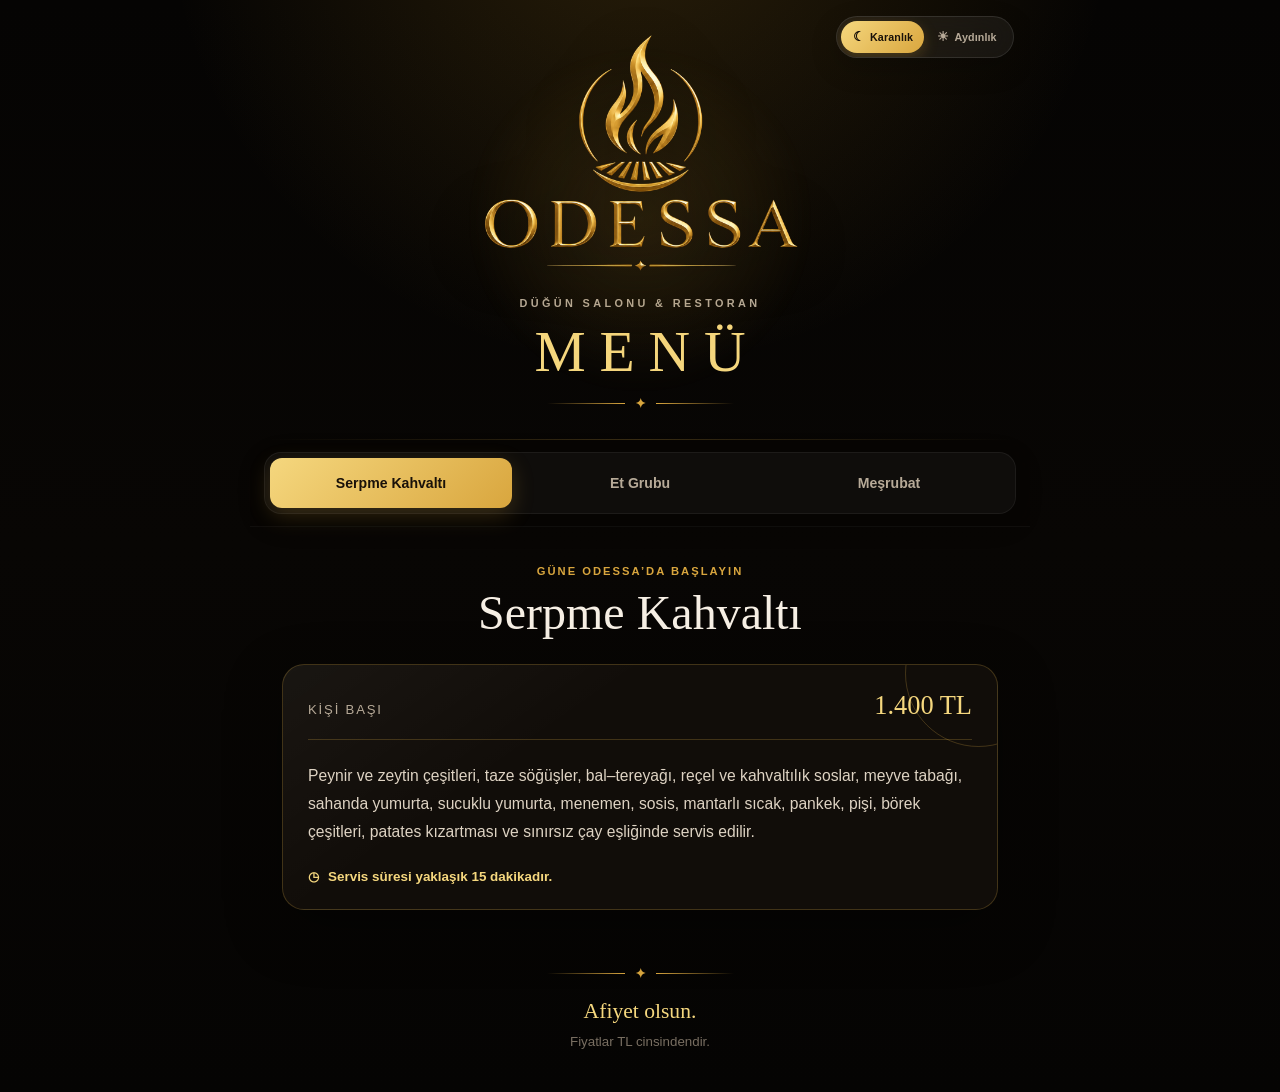
==== index.html @ db915e04 "Add files via upload" ====
<!doctype html>
<html lang="tr">
<head>
  <meta charset="utf-8" />
  <meta name="viewport" content="width=device-width, initial-scale=1, viewport-fit=cover" />
  <meta name="theme-color" content="#0a0806" />
  <meta name="description" content="Odessa Düğün Salonu & Restoran online menüsü" />
  <title>Odessa | Online Menü</title>
  <script>
    try {
      document.documentElement.dataset.theme = localStorage.getItem('odessa-theme') === 'light' ? 'light' : 'dark';
    } catch (error) {
      document.documentElement.dataset.theme = 'dark';
    }
  </script>
  <link rel="stylesheet" href="styles.css" />
</head>
<body>
  <div class="page-shell">
    <header class="hero">
      <button class="theme-toggle" type="button" role="switch" aria-checked="false" aria-label="Aydınlık moda geç">
        <span class="theme-toggle-thumb" aria-hidden="true"></span>
        <span class="theme-toggle-option theme-toggle-dark" aria-hidden="true"><b>☾</b>Karanlık</span>
        <span class="theme-toggle-option theme-toggle-light" aria-hidden="true"><b>☀</b>Aydınlık</span>
      </button>
      <div class="hero-glow" aria-hidden="true"></div>
      <img class="brand-logo" src="odessa-logo.png" alt="Odessa Düğün Salonu & Restoran" />
      <p class="eyebrow">DÜĞÜN SALONU &amp; RESTORAN</p>
      <h1>MENÜ</h1>
      <div class="ornament" aria-hidden="true"><span></span><b>✦</b><span></span></div>
    </header>

    <nav class="tabs-wrap" aria-label="Menü kategorileri">
      <div class="tabs" role="tablist">
        <button class="tab is-active" type="button" role="tab" aria-selected="true" aria-controls="panel-kahvalti" id="tab-kahvalti" data-category="kahvalti">
          Serpme Kahvaltı
        </button>
        <button class="tab" type="button" role="tab" aria-selected="false" aria-controls="panel-et" id="tab-et" data-category="et">
          Et Grubu
        </button>
        <button class="tab" type="button" role="tab" aria-selected="false" aria-controls="panel-mesrubat" id="tab-mesrubat" data-category="mesrubat">
          Meşrubat
        </button>
      </div>
    </nav>

    <main class="menu-area">
      <section class="menu-panel is-active" id="panel-kahvalti" role="tabpanel" aria-labelledby="tab-kahvalti" tabindex="0">
        <div class="section-heading">
          <p class="section-kicker">Güne Odessa’da başlayın</p>
          <h2>Serpme Kahvaltı</h2>
        </div>

        <article class="featured-card">
          <div class="featured-topline">
            <span>Kişi Başı</span>
            <strong>1.400 TL</strong>
          </div>
          <p>
            Peynir ve zeytin çeşitleri, taze söğüşler, bal–tereyağı, reçel ve kahvaltılık soslar,
            meyve tabağı, sahanda yumurta, sucuklu yumurta, menemen, sosis, mantarlı sıcak,
            pankek, pişi, börek çeşitleri, patates kızartması ve sınırsız çay eşliğinde servis edilir.
          </p>
          <div class="service-time">
            <span aria-hidden="true">◷</span>
            Servis süresi yaklaşık 15 dakikadır.
          </div>
        </article>
      </section>

      <section class="menu-panel" id="panel-et" role="tabpanel" aria-labelledby="tab-et" tabindex="0" hidden>
        <div class="section-heading">
          <p class="section-kicker">Izgaradan sıcak servis</p>
          <h2>Et Grubu</h2>
        </div>

        <article class="special-card">
          <div>
            <span class="badge">Odessa Özel</span>
            <h3>Kuzu–Dana Özel</h3>
            <p>Karışık ızgara tabağı; köfte, sucuk, kuzu şiş, tavuk kanat ve günün özel et çeşitleriyle servis edilir.</p>
          </div>
          <div class="special-price"><small>KG</small><strong>2.900 TL</strong></div>
        </article>

        <div class="price-table" aria-label="Et grubu fiyat listesi">
          <div class="price-row price-head">
            <span>Ürün</span><span>KG</span><span>Porsiyon</span>
          </div>
          <div class="price-row"><strong>Kuzu Pirzola</strong><span>2.900 TL</span><span>1.100 TL</span></div>
          <div class="price-row"><strong>Kuzu Külbastı</strong><span>2.500 TL</span><span>1.000 TL</span></div>
          <div class="price-row"><strong>Kuzu Lokum</strong><span>2.900 TL</span><span>1.200 TL</span></div>
          <div class="price-row"><strong>Kuzu Kaburga</strong><span>1.600 TL</span><span>—</span></div>
          <div class="price-row"><strong>Kuzu Şiş</strong><span>2.800 TL</span><span>1.100 TL</span></div>
          <div class="price-row"><strong>Dana Bonfile</strong><span>2.900 TL</span><span>1.100 TL</span></div>
          <div class="price-row"><strong>Dana Antrikot</strong><span>2.800 TL</span><span>1.100 TL</span></div>
          <div class="price-row"><strong>Dana Sucuk</strong><span>1.700 TL</span><span>600 TL</span></div>
          <div class="price-row"><strong>Kasap Köfte</strong><span>1.700 TL</span><span>600 TL</span></div>
          <div class="price-row"><strong>Tavuk Kanat</strong><span>1.100 TL</span><span>500 TL</span></div>
          <div class="price-row"><strong>Tavuk Sarma</strong><span>800 TL</span><span>—</span></div>
        </div>
      </section>

      <section class="menu-panel" id="panel-mesrubat" role="tabpanel" aria-labelledby="tab-mesrubat" tabindex="0" hidden>
        <div class="section-heading">
          <p class="section-kicker">Soğuk &amp; sıcak içecekler</p>
          <h2>Meşrubat</h2>
        </div>

        <div class="drink-grid">
          <article class="drink-card"><h3>Kutu Cola</h3><span>Fiyat sorunuz</span></article>
          <article class="drink-card"><h3>Cam Cola</h3><span>Fiyat sorunuz</span></article>
          <article class="drink-card"><h3>Kutu Fanta</h3><span>Fiyat sorunuz</span></article>
          <article class="drink-card"><h3>Cam Fanta</h3><span>Fiyat sorunuz</span></article>
          <article class="drink-card"><h3>Ayran</h3><strong>60 TL</strong></article>
          <article class="drink-card"><h3>Kahve</h3><strong>120 TL</strong></article>
          <article class="drink-card"><h3>Su</h3><strong>45 TL</strong></article>
          <article class="drink-card"><h3>Soda</h3><strong>60 TL</strong></article>
          <article class="drink-card"><h3>Çerez</h3><strong>200 TL</strong></article>
        </div>
      </section>
    </main>

    <footer>
      <div class="ornament" aria-hidden="true"><span></span><b>✦</b><span></span></div>
      <p>Afiyet olsun.</p>
      <small>Fiyatlar TL cinsindendir.</small>
    </footer>
  </div>

  <script src="script.js"></script>
</body>
</html>
---- styles.css ----
:root {
  color-scheme: dark;
  --bg: #080604;
  --surface: #110d09;
  --surface-2: #191109;
  --gold: #d9a63e;
  --gold-light: #f5d77e;
  --cream: #f6efe4;
  --muted: #b7aa98;
  --line: rgba(224, 177, 72, 0.23);
  --shadow: 0 18px 55px rgba(0, 0, 0, 0.34);
  --radius: 22px;
}

html[data-theme="light"] {
  color-scheme: light;
  --bg: #f3eadc;
  --surface: #fffaf2;
  --surface-2: #efe0ca;
  --gold: #a87318;
  --gold-light: #b97d18;
  --cream: #2d2118;
  --muted: #786653;
  --line: rgba(154, 103, 25, 0.27);
  --shadow: 0 18px 50px rgba(83, 55, 27, 0.13);
}

html[data-theme="light"] body {
  background:
    radial-gradient(circle at 50% -10%, rgba(207, 151, 37, 0.18), transparent 35%),
    linear-gradient(180deg, #fffaf2 0%, var(--bg) 50%, #f7efe4 100%);
}

html[data-theme="light"] .hero::after {
  background: linear-gradient(90deg, transparent, rgba(154, 103, 25, 0.24), transparent);
}

html[data-theme="light"] .hero-glow {
  background: radial-gradient(circle, rgba(219, 161, 49, 0.16), transparent 68%);
}

html[data-theme="light"] .brand-logo {
  filter: drop-shadow(0 14px 24px rgba(114, 73, 23, 0.15));
}

html[data-theme="light"] .tabs-wrap {
  background: rgba(248, 241, 231, 0.9);
  border-bottom-color: rgba(80, 53, 28, 0.08);
}

html[data-theme="light"] .tabs {
  background: rgba(97, 62, 27, 0.055);
  border-color: rgba(97, 62, 27, 0.1);
  box-shadow: 0 8px 25px rgba(83, 55, 27, 0.08);
}

html[data-theme="light"] .featured-card,
html[data-theme="light"] .special-card,
html[data-theme="light"] .price-table,
html[data-theme="light"] .drink-card {
  background:
    linear-gradient(145deg, rgba(255,255,255,.7), transparent 38%),
    var(--surface);
}

html[data-theme="light"] .featured-card > p { color: #4e4033; }
html[data-theme="light"] .price-row span { color: #5d4d3f; }
html[data-theme="light"] footer small { color: #8b7763; }


* { box-sizing: border-box; }
html { scroll-behavior: smooth; }
body {
  margin: 0;
  transition: color .28s ease, background .28s ease;
  min-width: 320px;
  color: var(--cream);
  background:
    radial-gradient(circle at 50% -10%, rgba(207, 151, 37, 0.18), transparent 35%),
    linear-gradient(180deg, #050403 0%, var(--bg) 50%, #050403 100%);
  font-family: -apple-system, BlinkMacSystemFont, "Segoe UI", Arial, sans-serif;
  -webkit-font-smoothing: antialiased;
}

button { font: inherit; }
.page-shell { width: min(100%, 780px); margin: 0 auto; min-height: 100vh; }

.theme-toggle {
  position: absolute;
  top: max(16px, env(safe-area-inset-top));
  right: 16px;
  z-index: 5;
  display: grid;
  grid-template-columns: repeat(2, 1fr);
  align-items: center;
  width: 178px;
  height: 42px;
  padding: 4px;
  overflow: hidden;
  color: var(--muted);
  background: rgba(255, 255, 255, 0.055);
  border: 1px solid rgba(255, 255, 255, 0.1);
  border-radius: 999px;
  box-shadow: 0 10px 28px rgba(0, 0, 0, 0.2);
  cursor: pointer;
  -webkit-tap-highlight-color: transparent;
  backdrop-filter: blur(15px);
  -webkit-backdrop-filter: blur(15px);
}
.theme-toggle-thumb {
  position: absolute;
  top: 4px;
  left: 4px;
  width: calc(50% - 5px);
  height: 32px;
  border-radius: 999px;
  background: linear-gradient(135deg, var(--gold-light), var(--gold));
  box-shadow: 0 5px 15px rgba(216, 164, 57, .24);
  transition: transform .28s cubic-bezier(.2,.8,.2,1);
}
.theme-toggle-option {
  position: relative;
  z-index: 1;
  display: flex;
  align-items: center;
  justify-content: center;
  gap: 5px;
  min-width: 0;
  font-size: .67rem;
  font-weight: 800;
  letter-spacing: .01em;
  transition: color .22s ease;
}
.theme-toggle-option b { font-size: .84rem; line-height: 1; }
.theme-toggle-dark { color: #191109; }
.theme-toggle:focus-visible { outline: 2px solid var(--gold-light); outline-offset: 3px; }
html[data-theme="light"] .theme-toggle {
  background: rgba(255, 250, 242, 0.72);
  border-color: rgba(102, 67, 29, 0.15);
  box-shadow: 0 10px 28px rgba(83, 55, 27, 0.1);
}
html[data-theme="light"] .theme-toggle-thumb { transform: translateX(calc(100% + 2px)); }
html[data-theme="light"] .theme-toggle-dark { color: var(--muted); }
html[data-theme="light"] .theme-toggle-light { color: #fffaf2; }

.hero {
  position: relative;
  display: grid;
  place-items: center;
  min-height: 390px;
  padding: 42px 22px 28px;
  overflow: hidden;
  text-align: center;
}
.hero::after {
  content: "";
  position: absolute;
  inset: auto 18px 0;
  height: 1px;
  background: linear-gradient(90deg, transparent, var(--line), transparent);
}
.hero-glow {
  position: absolute;
  width: 360px;
  height: 360px;
  border-radius: 50%;
  background: radial-gradient(circle, rgba(235, 180, 61, 0.13), transparent 68%);
  filter: blur(4px);
  pointer-events: none;
}
.brand-logo {
  position: relative;
  width: min(82vw, 430px);
  height: auto;
  margin: -42px auto -28px;
  filter: drop-shadow(0 15px 30px rgba(0, 0, 0, 0.45));
}
.eyebrow {
  margin: 0 0 8px;
  color: var(--muted);
  font-size: 0.68rem;
  font-weight: 700;
  letter-spacing: 0.31em;
}
h1, h2, h3, p { margin-top: 0; }
h1 {
  margin-bottom: 10px;
  color: var(--gold-light);
  font-family: Georgia, "Times New Roman", serif;
  font-size: clamp(2.2rem, 10vw, 3.6rem);
  font-weight: 400;
  letter-spacing: 0.24em;
  text-indent: 0.24em;
}
.ornament { display: flex; align-items: center; justify-content: center; gap: 10px; color: var(--gold); }
.ornament span { width: 78px; height: 1px; background: linear-gradient(90deg, transparent, var(--gold)); }
.ornament span:last-child { background: linear-gradient(90deg, var(--gold), transparent); }
.ornament b { font-size: 0.8rem; }

.tabs-wrap {
  position: sticky;
  top: 0;
  z-index: 20;
  padding: 12px 14px;
  background: rgba(8, 6, 4, 0.88);
  border-bottom: 1px solid rgba(255,255,255,0.04);
  backdrop-filter: blur(18px);
  -webkit-backdrop-filter: blur(18px);
}
.tabs {
  display: grid;
  grid-template-columns: repeat(3, minmax(0, 1fr));
  gap: 7px;
  padding: 5px;
  background: rgba(255, 255, 255, 0.035);
  border: 1px solid rgba(255,255,255,0.055);
  border-radius: 17px;
  box-shadow: 0 8px 28px rgba(0,0,0,0.18);
}
.tab {
  min-height: 50px;
  padding: 8px 6px;
  color: var(--muted);
  background: transparent;
  border: 0;
  border-radius: 12px;
  cursor: pointer;
  font-size: clamp(0.72rem, 3.2vw, 0.88rem);
  font-weight: 700;
  line-height: 1.15;
  transition: color .22s ease, background .22s ease, transform .22s ease;
}
.tab:active { transform: scale(.98); }
.tab:focus-visible { outline: 2px solid var(--gold-light); outline-offset: 2px; }
.tab.is-active {
  color: #191109;
  background: linear-gradient(135deg, var(--gold-light), var(--gold));
  box-shadow: 0 7px 22px rgba(216, 164, 57, .22);
}

.menu-area { padding: 38px 18px 24px; }
.menu-panel { animation: panel-in .34s ease both; }
@keyframes panel-in { from { opacity: 0; transform: translateY(9px); } to { opacity: 1; transform: translateY(0); } }
.section-heading { margin-bottom: 24px; text-align: center; }
.section-kicker {
  margin-bottom: 8px;
  color: var(--gold);
  font-size: 0.7rem;
  font-weight: 700;
  letter-spacing: .18em;
  text-transform: uppercase;
}
h2 {
  margin-bottom: 0;
  font-family: Georgia, "Times New Roman", serif;
  font-size: clamp(2rem, 8vw, 3rem);
  font-weight: 400;
}

.featured-card, .special-card, .price-table, .drink-card {
  border: 1px solid var(--line);
  background:
    linear-gradient(145deg, rgba(255,255,255,.035), transparent 35%),
    var(--surface);
  box-shadow: var(--shadow);
  transition: color .28s ease, background .28s ease, border-color .28s ease, box-shadow .28s ease;
}
.featured-card {
  position: relative;
  overflow: hidden;
  padding: 25px;
  border-radius: var(--radius);
}
.featured-card::before {
  content: "";
  position: absolute;
  top: -65px;
  right: -55px;
  width: 145px;
  height: 145px;
  border-radius: 50%;
  border: 1px solid rgba(224, 177, 72, .24);
}
.featured-topline { display: flex; align-items: baseline; justify-content: space-between; gap: 15px; margin-bottom: 22px; padding-bottom: 18px; border-bottom: 1px solid var(--line); }
.featured-topline span { color: var(--muted); font-size: .82rem; text-transform: uppercase; letter-spacing: .14em; }
.featured-topline strong { color: var(--gold-light); font-family: Georgia, serif; font-size: 1.65rem; font-weight: 500; white-space: nowrap; }
.featured-card > p { margin-bottom: 23px; color: #ded3c3; font-size: .98rem; line-height: 1.78; }
.service-time { display: flex; align-items: center; gap: 9px; color: var(--gold-light); font-size: .84rem; font-weight: 600; }

.special-card {
  display: grid;
  grid-template-columns: 1fr auto;
  gap: 18px;
  align-items: end;
  margin-bottom: 14px;
  padding: 22px;
  border-radius: var(--radius);
}
.badge { display: inline-flex; margin-bottom: 9px; padding: 6px 9px; color: #170f07; background: var(--gold); border-radius: 99px; font-size: .65rem; font-weight: 800; letter-spacing: .1em; text-transform: uppercase; }
.special-card h3 { margin-bottom: 8px; font-family: Georgia, serif; font-size: 1.45rem; font-weight: 400; }
.special-card p { margin-bottom: 0; color: var(--muted); font-size: .86rem; line-height: 1.55; }
.special-price { display: grid; gap: 4px; text-align: right; }
.special-price small { color: var(--muted); font-size: .65rem; letter-spacing: .12em; }
.special-price strong { color: var(--gold-light); font-family: Georgia, serif; font-size: 1.22rem; white-space: nowrap; }

.price-table { overflow: hidden; border-radius: var(--radius); }
.price-row {
  display: grid;
  grid-template-columns: minmax(0, 1.2fr) .75fr .78fr;
  gap: 8px;
  align-items: center;
  min-height: 58px;
  padding: 10px 15px;
  border-top: 1px solid rgba(224, 177, 72, .12);
  font-size: .82rem;
}
.price-row:first-child { border-top: 0; }
.price-row > :nth-child(n+2) { text-align: right; white-space: nowrap; }
.price-row strong { font-size: .9rem; }
.price-row span { color: #d8ccbb; }
.price-head { min-height: 45px; color: var(--gold-light); background: var(--surface-2); font-size: .68rem; font-weight: 800; letter-spacing: .08em; text-transform: uppercase; }
.price-head span { color: var(--gold-light); }

.drink-grid { display: grid; grid-template-columns: repeat(2, minmax(0, 1fr)); gap: 11px; }
.drink-card {
  min-height: 114px;
  padding: 18px;
  border-radius: 18px;
}
.drink-card h3 { margin-bottom: 17px; font-size: .98rem; }
.drink-card strong { color: var(--gold-light); font-family: Georgia, serif; font-size: 1.22rem; font-weight: 500; }
.drink-card span { color: var(--muted); font-size: .77rem; }

footer { padding: 32px 18px calc(42px + env(safe-area-inset-bottom)); text-align: center; }
footer .ornament { margin-bottom: 18px; }
footer p { margin-bottom: 8px; color: var(--gold-light); font-family: Georgia, serif; font-size: 1.35rem; }
footer small { color: #786e61; }

@media (min-width: 620px) {
  .hero { min-height: 440px; }
  .menu-area { padding-inline: 32px; }
  .drink-grid { grid-template-columns: repeat(3, minmax(0, 1fr)); }
  .price-row { padding-inline: 22px; font-size: .9rem; }
}

@media (max-width: 370px) {
  .tab { font-size: .68rem; }
  .price-row { grid-template-columns: minmax(0, 1.15fr) .7fr .74fr; padding-inline: 10px; font-size: .74rem; }
  .price-row strong { font-size: .8rem; }
  .special-card { grid-template-columns: 1fr; }
  .special-price { text-align: left; }
}

@media (prefers-reduced-motion: reduce) {
  *, *::before, *::after { scroll-behavior: auto !important; animation-duration: .01ms !important; animation-iteration-count: 1 !important; transition-duration: .01ms !important; }
}
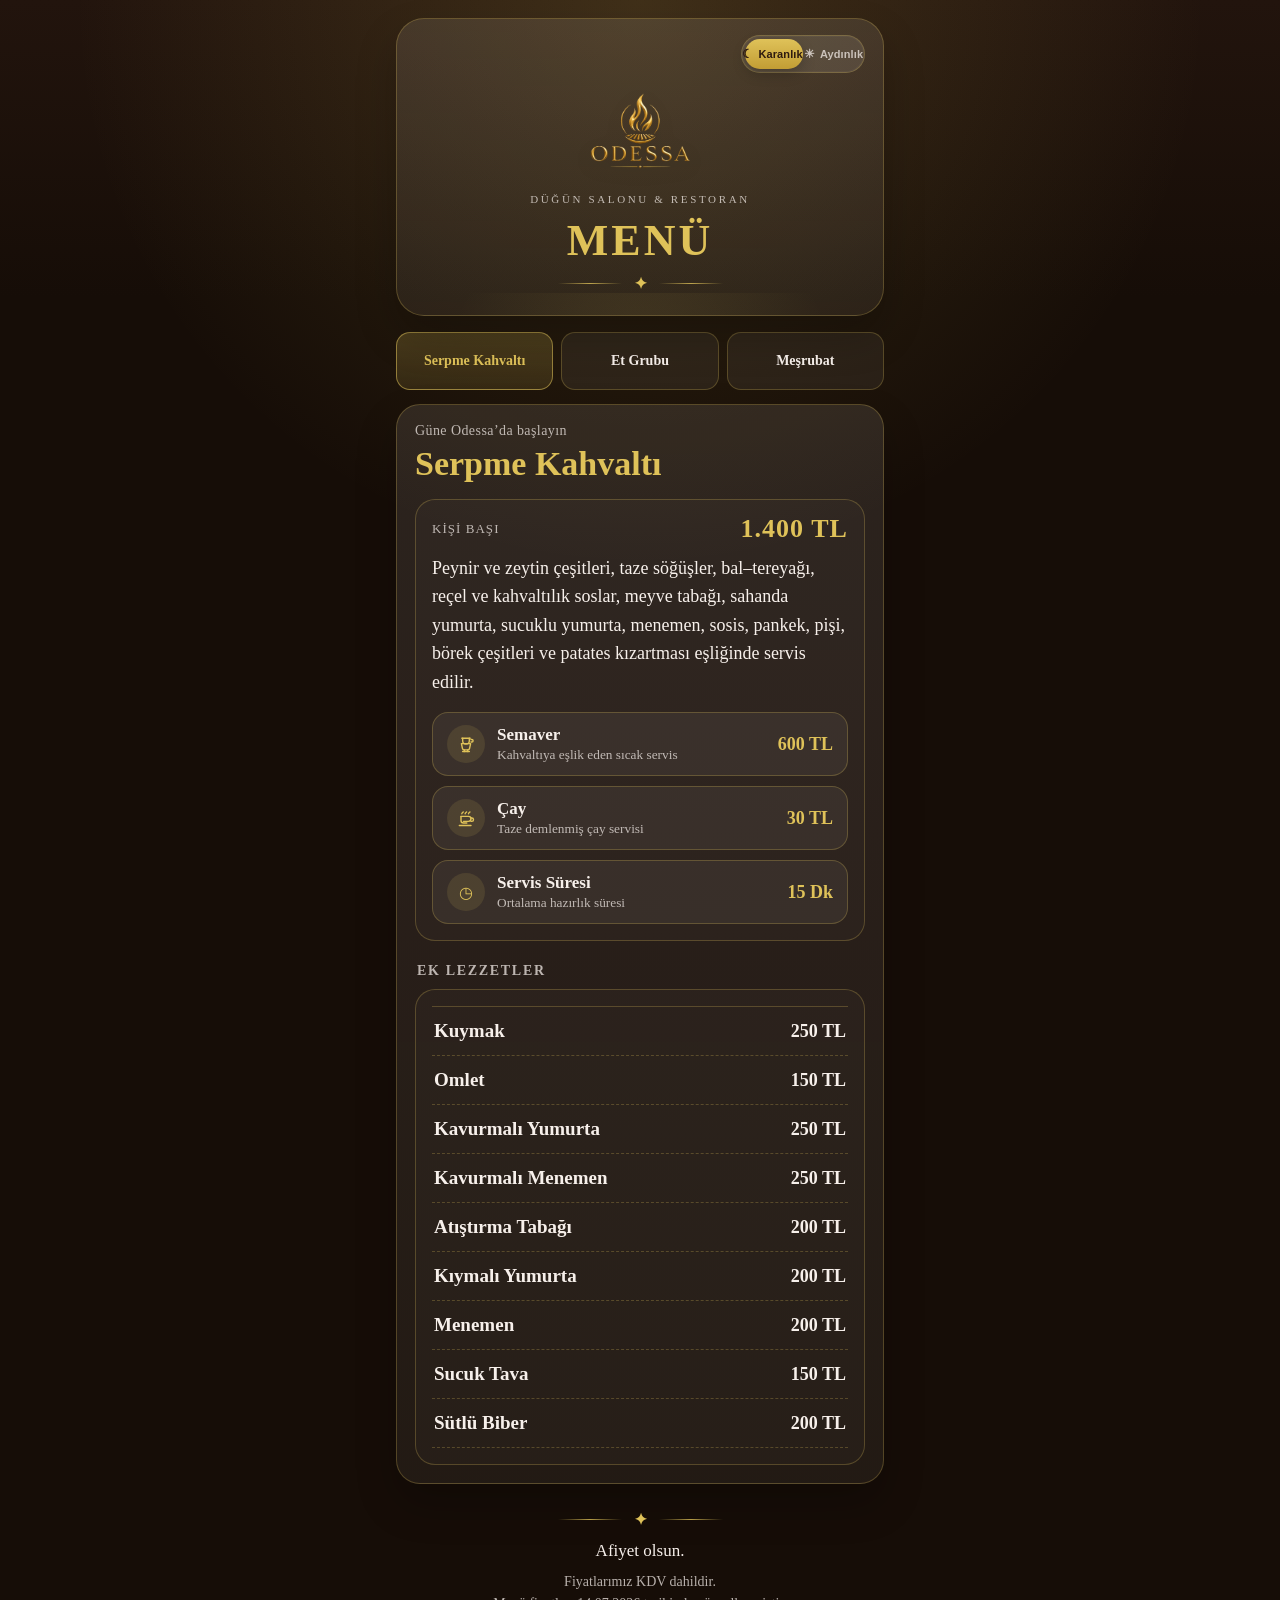
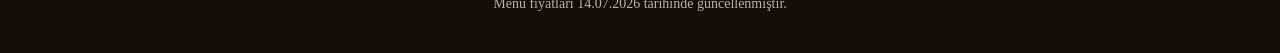
==== commit 15bce5e6: "Add files via upload" ====
--- a/index.html
+++ b/index.html
@@ -1,11 +1,431 @@
 <!doctype html>
-<html lang="tr">
+<html lang="tr" data-theme="dark">
 <head>
   <meta charset="utf-8" />
   <meta name="viewport" content="width=device-width, initial-scale=1, viewport-fit=cover" />
-  <meta name="theme-color" content="#0a0806" />
+  <meta name="theme-color" content="#160d07" />
   <meta name="description" content="Odessa Düğün Salonu & Restoran online menüsü" />
   <title>Odessa | Online Menü</title>
+  <style>
+    :root {
+      --bej: #f7f0eb;
+      --brown: #3c2415;
+      --gold: #dfc259;
+      --bg: #160d07;
+      --bg-soft: #22140d;
+      --panel: rgba(247, 240, 235, 0.06);
+      --panel-strong: rgba(247, 240, 235, 0.1);
+      --text: #f7f0eb;
+      --text-soft: rgba(247, 240, 235, 0.72);
+      --line: rgba(223, 194, 89, 0.26);
+      --shadow: 0 20px 40px rgba(0,0,0,.22);
+      --toggle-track: rgba(247, 240, 235, 0.1);
+    }
+
+    html[data-theme="light"] {
+      --bg: var(--bej);
+      --bg-soft: #fffaf6;
+      --panel: rgba(60, 36, 21, 0.05);
+      --panel-strong: rgba(60, 36, 21, 0.08);
+      --text: var(--brown);
+      --text-soft: rgba(60, 36, 21, 0.72);
+      --line: rgba(60, 36, 21, 0.12);
+      --shadow: 0 16px 36px rgba(60, 36, 21, .08);
+      --toggle-track: rgba(60, 36, 21, 0.1);
+    }
+
+    * { box-sizing: border-box; }
+    html, body { margin: 0; padding: 0; }
+    body {
+      font-family: Georgia, "Times New Roman", serif;
+      background:
+        radial-gradient(circle at top center, rgba(223,194,89,.16), transparent 32%),
+        linear-gradient(180deg, var(--bg-soft) 0%, var(--bg) 18%, var(--bg) 100%);
+      color: var(--text);
+      min-height: 100vh;
+      -webkit-font-smoothing: antialiased;
+      text-rendering: optimizeLegibility;
+    }
+
+    .page-shell {
+      width: min(100%, 520px);
+      margin: 0 auto;
+      padding: 18px 16px 28px;
+    }
+
+    .hero {
+      position: relative;
+      padding: 16px 18px 22px;
+      border: 1px solid var(--line);
+      background: linear-gradient(180deg, var(--panel-strong), var(--panel));
+      border-radius: 28px;
+      overflow: hidden;
+      box-shadow: var(--shadow);
+      text-align: center;
+    }
+
+    .hero::before {
+      content: "";
+      position: absolute;
+      inset: auto -10% -60% -10%;
+      height: 200px;
+      background: radial-gradient(circle, rgba(223,194,89,.13), transparent 65%);
+      pointer-events: none;
+    }
+
+    .topbar {
+      display: flex;
+      justify-content: flex-end;
+      margin-bottom: 10px;
+      position: relative;
+      z-index: 2;
+    }
+
+    .theme-toggle {
+      position: relative;
+      width: 124px;
+      height: 38px;
+      border: 1px solid var(--line);
+      border-radius: 999px;
+      background: var(--toggle-track);
+      box-shadow: inset 0 0 0 1px rgba(255,255,255,.03);
+      padding: 0;
+      cursor: pointer;
+      display: flex;
+      align-items: center;
+      justify-content: space-between;
+      color: var(--text);
+      transition: background .25s ease, border-color .25s ease;
+    }
+
+    .theme-toggle-option {
+      position: relative;
+      z-index: 2;
+      width: 50%;
+      display: flex;
+      align-items: center;
+      justify-content: center;
+      gap: 5px;
+      font-size: 11px;
+      font-weight: 700;
+      letter-spacing: .01em;
+      color: var(--text-soft);
+      user-select: none;
+    }
+
+    .theme-toggle-option b { font-size: 12px; }
+
+    .theme-toggle-thumb {
+      position: absolute;
+      top: 3px;
+      left: 3px;
+      width: calc(50% - 3px);
+      height: 30px;
+      border-radius: 999px;
+      background: linear-gradient(180deg, var(--gold), #c29d34);
+      box-shadow: 0 5px 14px rgba(0,0,0,.2);
+      transition: transform .25s ease;
+    }
+
+    html[data-theme="light"] .theme-toggle-thumb {
+      transform: translateX(58px);
+    }
+
+    html[data-theme="dark"] .theme-toggle-dark,
+    html[data-theme="light"] .theme-toggle-light {
+      color: #2d1a0f;
+    }
+
+    .brand-logo {
+      width: 136px;
+      max-width: 55%;
+      height: auto;
+      display: block;
+      margin: 0 auto 8px;
+      position: relative;
+      z-index: 1;
+      filter: drop-shadow(0 6px 10px rgba(0,0,0,.12));
+    }
+
+    .eyebrow {
+      margin: 0;
+      font-size: 11px;
+      letter-spacing: .24em;
+      color: var(--text-soft);
+    }
+
+    h1 {
+      margin: 10px 0 8px;
+      font-size: clamp(30px, 8vw, 44px);
+      color: var(--gold);
+      letter-spacing: .07em;
+    }
+
+    .ornament {
+      display: flex;
+      align-items: center;
+      justify-content: center;
+      gap: 12px;
+      color: var(--gold);
+      margin-top: 4px;
+    }
+
+    .ornament span {
+      display: block;
+      width: 64px;
+      height: 1px;
+      background: linear-gradient(90deg, transparent, var(--gold), transparent);
+      opacity: .8;
+    }
+
+    .tabs-wrap { margin: 16px 0 14px; }
+    .tabs {
+      display: grid;
+      grid-template-columns: repeat(3, minmax(0, 1fr));
+      gap: 8px;
+    }
+
+    .tab {
+      border: 1px solid var(--line);
+      border-radius: 14px;
+      padding: 12px 10px;
+      background: var(--panel);
+      color: var(--text);
+      font: inherit;
+      font-size: 14px;
+      font-weight: 700;
+      line-height: 1.2;
+      min-height: 58px;
+      cursor: pointer;
+      transition: transform .2s ease, background .2s ease, border-color .2s ease;
+    }
+
+    .tab.is-active {
+      background: linear-gradient(180deg, rgba(223,194,89,.22), rgba(223,194,89,.12));
+      border-color: rgba(223,194,89,.55);
+      color: var(--gold);
+    }
+
+    html[data-theme="light"] .tab.is-active { color: var(--brown); }
+
+    .menu-panel {
+      display: none;
+      border: 1px solid var(--line);
+      border-radius: 24px;
+      padding: 18px;
+      background: linear-gradient(180deg, var(--panel-strong), var(--panel));
+      box-shadow: var(--shadow);
+    }
+
+    .menu-panel.is-active { display: block; }
+
+    .section-heading { margin-bottom: 16px; }
+    .section-kicker {
+      margin: 0 0 6px;
+      color: var(--text-soft);
+      font-size: 14px;
+      letter-spacing: .03em;
+    }
+    .section-heading h2 {
+      margin: 0;
+      font-size: 34px;
+      color: var(--gold);
+    }
+
+    html[data-theme="light"] .section-heading h2 { color: var(--brown); }
+
+    .featured-card,
+    .special-card,
+    .list-card {
+      border: 1px solid var(--line);
+      border-radius: 20px;
+      padding: 16px;
+      background: rgba(255,255,255,.02);
+    }
+
+    .featured-topline {
+      display: flex;
+      justify-content: space-between;
+      align-items: center;
+      gap: 12px;
+      margin-bottom: 12px;
+      font-size: 13px;
+      color: var(--text-soft);
+      text-transform: uppercase;
+      letter-spacing: .08em;
+    }
+
+    .featured-topline strong,
+    .special-price strong {
+      color: var(--gold);
+      font-size: 26px;
+      line-height: 1;
+      white-space: nowrap;
+    }
+
+    html[data-theme="light"] .featured-topline strong,
+    html[data-theme="light"] .special-price strong { color: var(--brown); }
+
+    .featured-card p,
+    .special-card p {
+      margin: 0;
+      line-height: 1.58;
+      font-size: 18px;
+      color: var(--text);
+    }
+
+    .meta-pills {
+      display: grid;
+      gap: 10px;
+      margin-top: 16px;
+    }
+
+    .meta-pill {
+      display: flex;
+      align-items: center;
+      justify-content: space-between;
+      gap: 12px;
+      padding: 12px 14px;
+      border-radius: 16px;
+      background: var(--panel);
+      border: 1px solid var(--line);
+    }
+
+    .meta-pill-left {
+      display: flex;
+      align-items: center;
+      gap: 12px;
+      min-width: 0;
+    }
+
+    .icon-wrap {
+      width: 38px;
+      height: 38px;
+      border-radius: 50%;
+      display: grid;
+      place-items: center;
+      background: rgba(223,194,89,.12);
+      color: var(--gold);
+      flex: 0 0 auto;
+    }
+
+    html[data-theme="light"] .icon-wrap { color: var(--brown); background: rgba(223,194,89,.18); }
+
+    .icon-wrap svg { width: 20px; height: 20px; }
+    .meta-pill h3 { margin: 0; font-size: 17px; color: var(--text); }
+    .meta-pill small { color: var(--text-soft); display:block; margin-top: 2px; }
+    .meta-pill strong { color: var(--gold); font-size: 18px; white-space: nowrap; }
+    html[data-theme="light"] .meta-pill strong { color: var(--brown); }
+
+    .subsection-title {
+      margin: 22px 2px 10px;
+      color: var(--text-soft);
+      font-size: 14px;
+      text-transform: uppercase;
+      letter-spacing: .12em;
+    }
+
+    .special-card {
+      display: flex;
+      align-items: flex-start;
+      justify-content: space-between;
+      gap: 14px;
+      margin-bottom: 14px;
+    }
+
+    .badge {
+      display: inline-flex;
+      align-items: center;
+      gap: 6px;
+      padding: 6px 10px;
+      border-radius: 999px;
+      border: 1px solid rgba(223,194,89,.35);
+      background: rgba(223,194,89,.10);
+      color: var(--gold);
+      font-size: 12px;
+      font-weight: 700;
+      letter-spacing: .03em;
+      margin-bottom: 10px;
+    }
+
+    html[data-theme="light"] .badge { color: var(--brown); }
+
+    .special-card h3 { margin: 0 0 8px; font-size: 26px; color: var(--text); }
+    .special-price { text-align: right; flex: 0 0 auto; }
+    .special-price small { display: block; color: var(--text-soft); font-size: 12px; letter-spacing: .08em; margin-bottom: 4px; }
+
+    .price-table,
+    .drink-list,
+    .extra-list {
+      width: 100%;
+      border-top: 1px solid var(--line);
+    }
+
+    .price-row,
+    .drink-row,
+    .extra-row {
+      display: grid;
+      grid-template-columns: minmax(0, 1.55fr) minmax(78px, .7fr) minmax(82px, .75fr);
+      gap: 10px;
+      padding: 13px 2px;
+      border-bottom: 1px dashed var(--line);
+      align-items: center;
+      font-size: 18px;
+    }
+
+    .extra-row,
+    .drink-row {
+      grid-template-columns: minmax(0, 1fr) auto;
+    }
+
+    .price-head {
+      color: var(--text-soft);
+      font-size: 12px;
+      text-transform: uppercase;
+      letter-spacing: .12em;
+      border-bottom-style: solid;
+      padding-top: 0;
+    }
+
+    .price-row strong,
+    .drink-row strong,
+    .extra-row strong {
+      font-size: 19px;
+      color: var(--text);
+    }
+
+    .price-row span:nth-child(2),
+    .price-row span:nth-child(3),
+    .drink-row span:last-child,
+    .extra-row span:last-child {
+      text-align: right;
+      font-weight: 700;
+      color: var(--text);
+    }
+
+    .drink-list .subsection-title { margin-top: 0; }
+
+    footer {
+      text-align: center;
+      padding: 22px 14px 10px;
+      color: var(--text-soft);
+    }
+
+    footer p { margin: 12px 0 10px; font-size: 17px; color: var(--text); }
+    footer small { display: block; line-height: 1.55; font-size: 14px; }
+
+    @media (max-width: 380px) {
+      .page-shell { padding-inline: 12px; }
+      .hero, .menu-panel { border-radius: 22px; }
+      .theme-toggle { width: 114px; height: 36px; }
+      html[data-theme="light"] .theme-toggle-thumb { transform: translateX(53px); }
+      .theme-toggle-option { font-size: 10px; }
+      .section-heading h2 { font-size: 30px; }
+      .featured-card p, .special-card p, .price-row, .drink-row, .extra-row { font-size: 16px; }
+      .special-card { flex-direction: column; }
+      .special-price { text-align: left; }
+    }
+  </style>
   <script>
     try {
       document.documentElement.dataset.theme = localStorage.getItem('odessa-theme') === 'light' ? 'light' : 'dark';
@@ -13,18 +433,18 @@
       document.documentElement.dataset.theme = 'dark';
     }
   </script>
-  <link rel="stylesheet" href="styles.css" />
 </head>
 <body>
   <div class="page-shell">
     <header class="hero">
-      <button class="theme-toggle" type="button" role="switch" aria-checked="false" aria-label="Aydınlık moda geç">
-        <span class="theme-toggle-thumb" aria-hidden="true"></span>
-        <span class="theme-toggle-option theme-toggle-dark" aria-hidden="true"><b>☾</b>Karanlık</span>
-        <span class="theme-toggle-option theme-toggle-light" aria-hidden="true"><b>☀</b>Aydınlık</span>
-      </button>
-      <div class="hero-glow" aria-hidden="true"></div>
-      <img class="brand-logo" src="odessa-logo.png" alt="Odessa Düğün Salonu & Restoran" />
+      <div class="topbar">
+        <button class="theme-toggle" type="button" role="switch" aria-checked="false" aria-label="Aydınlık moda geç">
+          <span class="theme-toggle-thumb" aria-hidden="true"></span>
+          <span class="theme-toggle-option theme-toggle-dark" aria-hidden="true"><b>☾</b>Karanlık</span>
+          <span class="theme-toggle-option theme-toggle-light" aria-hidden="true"><b>☀</b>Aydınlık</span>
+        </button>
+      </div>
+      <img class="brand-logo" src="[data-uri]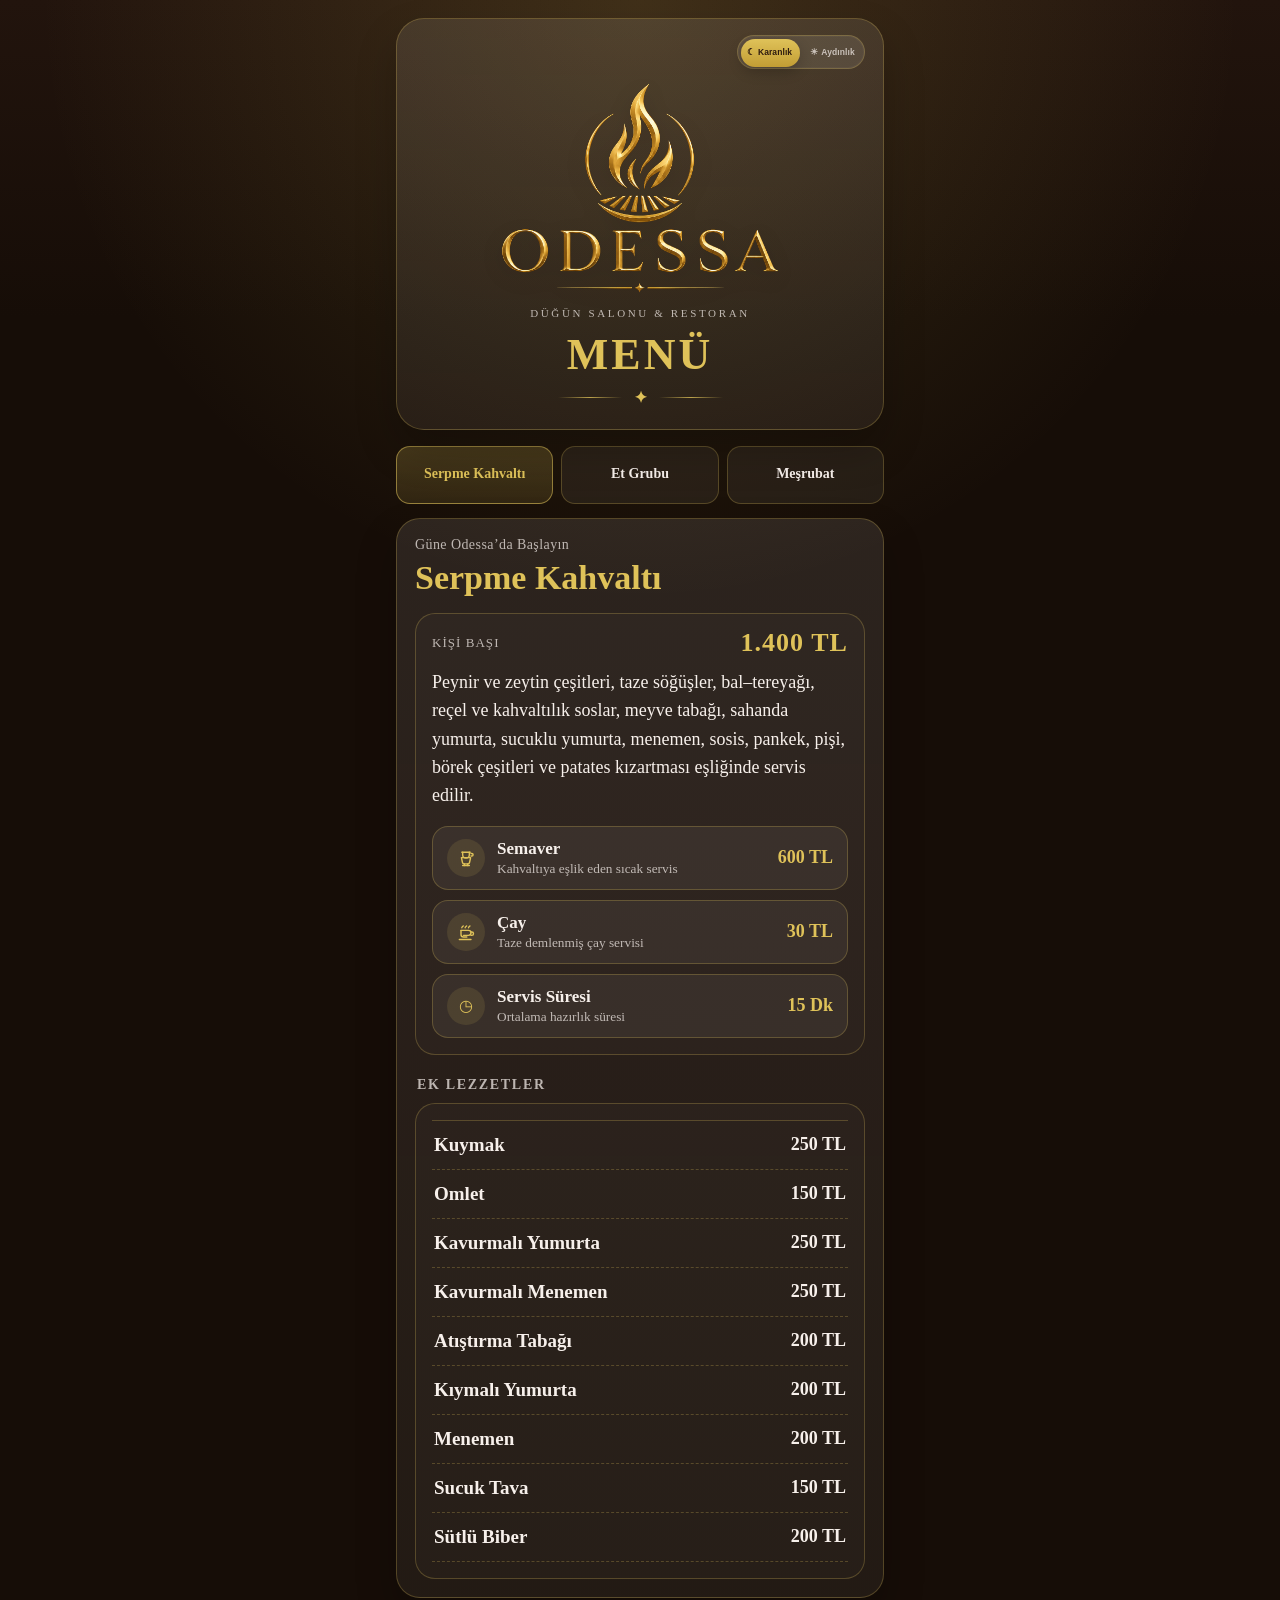
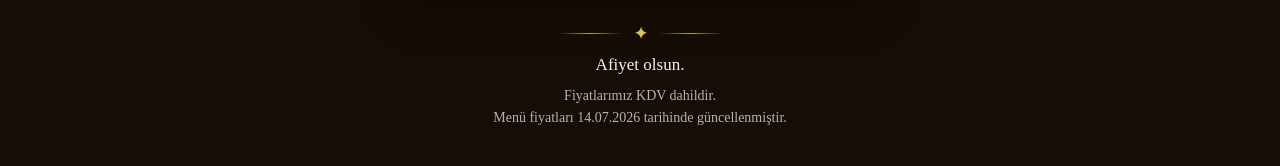
==== commit 159291a4: "Update index.html" ====
--- a/index.html
+++ b/index.html
@@ -83,8 +83,8 @@
 
     .theme-toggle {
       position: relative;
-      width: 124px;
-      height: 38px;
+      width: 128px;
+      height: 34px;
       border: 1px solid var(--line);
       border-radius: 999px;
       background: var(--toggle-track);
@@ -105,22 +105,22 @@
       display: flex;
       align-items: center;
       justify-content: center;
-      gap: 5px;
-      font-size: 11px;
+      gap: 3px;
+      font-size: 8.5px;
       font-weight: 700;
       letter-spacing: .01em;
       color: var(--text-soft);
       user-select: none;
     }
 
-    .theme-toggle-option b { font-size: 12px; }
+    .theme-toggle-option b { font-size: 9px; line-height: 1; }
 
     .theme-toggle-thumb {
       position: absolute;
       top: 3px;
       left: 3px;
-      width: calc(50% - 3px);
-      height: 30px;
+      width: calc(50% - 4px);
+      height: 28px;
       border-radius: 999px;
       background: linear-gradient(180deg, var(--gold), #c29d34);
       box-shadow: 0 5px 14px rgba(0,0,0,.2);
@@ -128,7 +128,7 @@
     }
 
     html[data-theme="light"] .theme-toggle-thumb {
-      transform: translateX(58px);
+      transform: translateX(62px);
     }
 
     html[data-theme="dark"] .theme-toggle-dark,
@@ -137,11 +137,11 @@
     }
 
     .brand-logo {
-      width: 136px;
-      max-width: 55%;
+      width: 286px;
+      max-width: 92%;
       height: auto;
       display: block;
-      margin: 0 auto 8px;
+      margin: 2px auto 10px;
       position: relative;
       z-index: 1;
       filter: drop-shadow(0 6px 10px rgba(0,0,0,.12));
@@ -361,6 +361,10 @@
       border-top: 1px solid var(--line);
     }
 
+    .price-table {
+      padding-top: 8px;
+    }
+
     .price-row,
     .drink-row,
     .extra-row {
@@ -384,7 +388,7 @@
       text-transform: uppercase;
       letter-spacing: .12em;
       border-bottom-style: solid;
-      padding-top: 0;
+      padding: 8px 2px 12px;
     }
 
     .price-row strong,
@@ -417,9 +421,10 @@
     @media (max-width: 380px) {
       .page-shell { padding-inline: 12px; }
       .hero, .menu-panel { border-radius: 22px; }
-      .theme-toggle { width: 114px; height: 36px; }
-      html[data-theme="light"] .theme-toggle-thumb { transform: translateX(53px); }
-      .theme-toggle-option { font-size: 10px; }
+      .theme-toggle { width: 122px; height: 33px; }
+      html[data-theme="light"] .theme-toggle-thumb { transform: translateX(59px); }
+      .theme-toggle-option { font-size: 8px; gap: 2px; }
+      .brand-logo { width: 258px; max-width: 94%; }
       .section-heading h2 { font-size: 30px; }
       .featured-card p, .special-card p, .price-row, .drink-row, .extra-row { font-size: 16px; }
       .special-card { flex-direction: column; }
@@ -444,7 +449,7 @@
           <span class="theme-toggle-option theme-toggle-light" aria-hidden="true"><b>☀</b>Aydınlık</span>
         </button>
       </div>
-      <img class="brand-logo" src="[data-uri]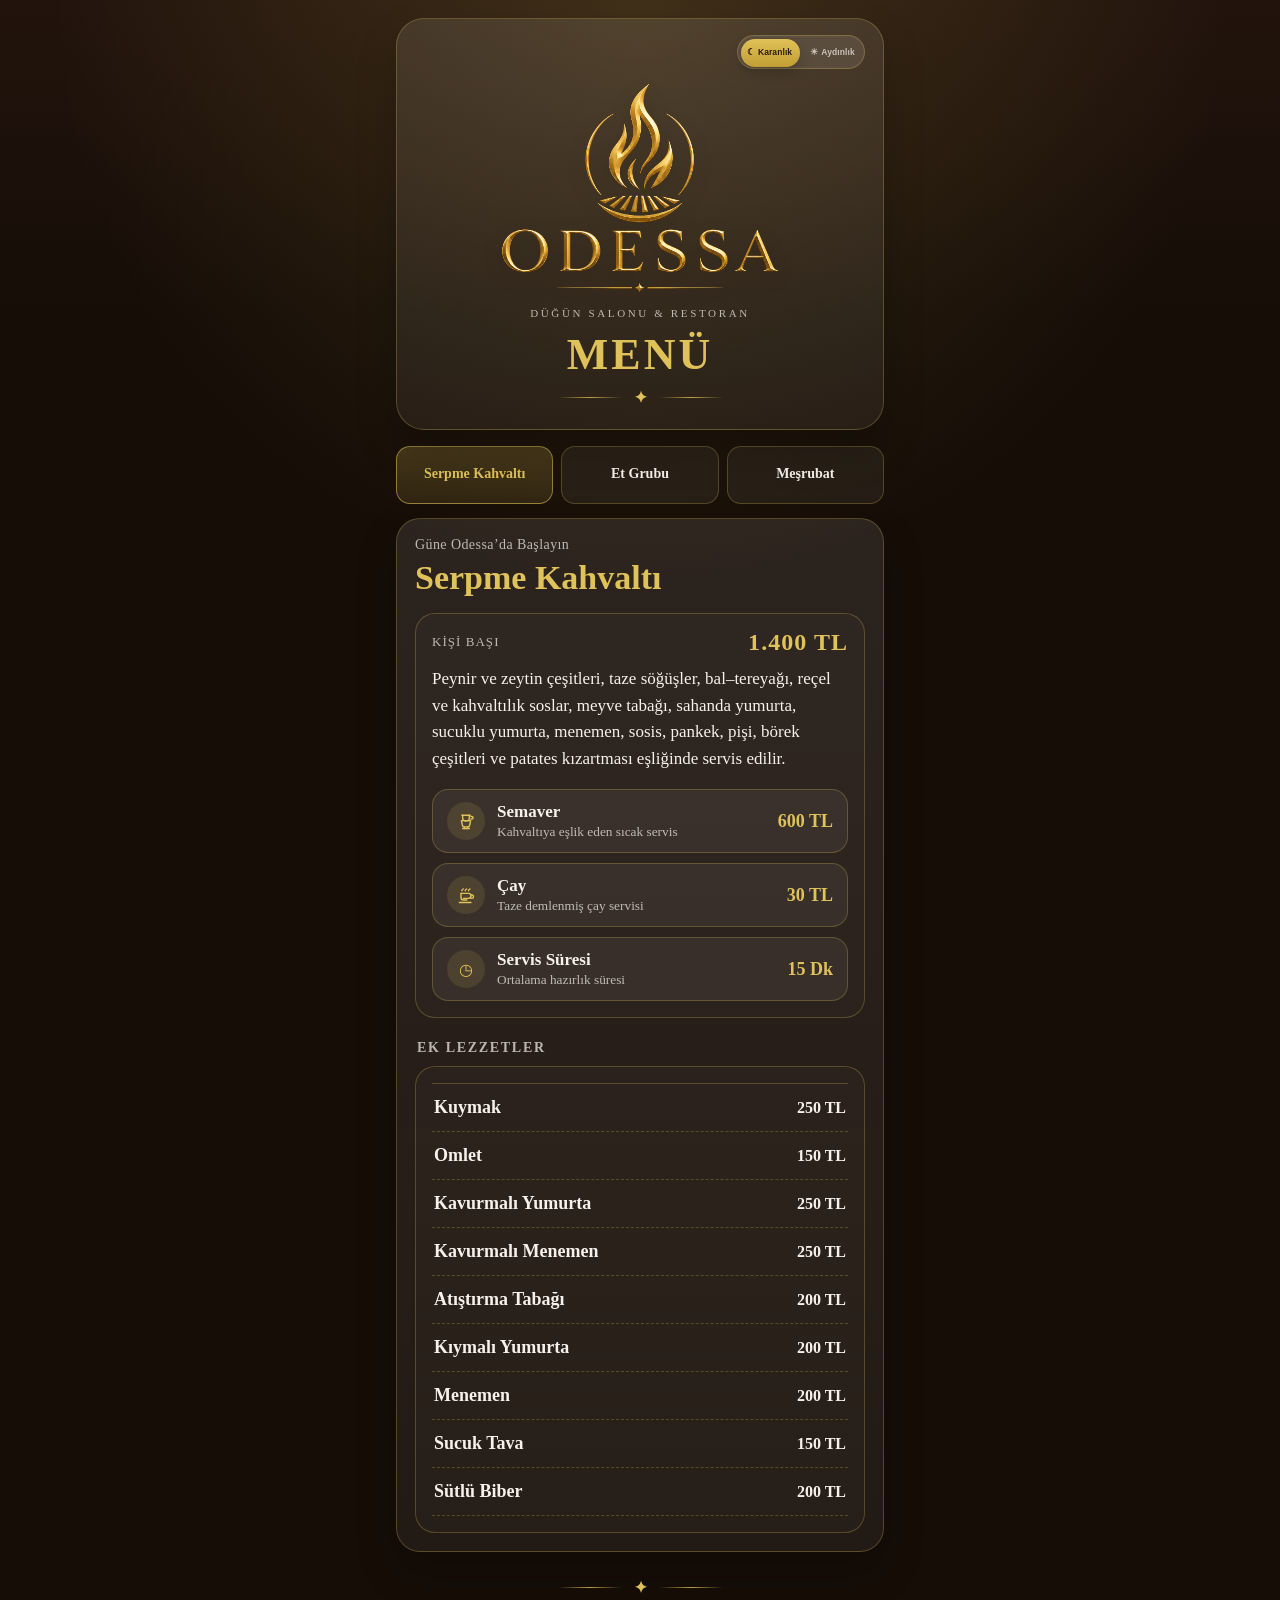
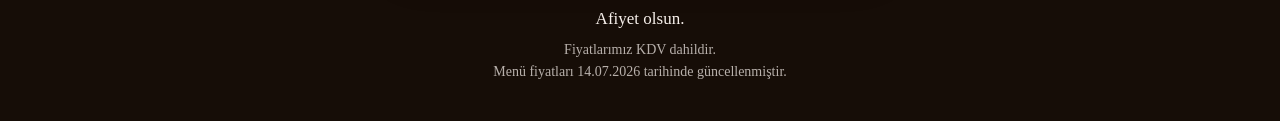
==== commit 90757c2e: "Update index.html" ====
--- a/index.html
+++ b/index.html
@@ -258,9 +258,10 @@
     .featured-topline strong,
     .special-price strong {
       color: var(--gold);
-      font-size: 26px;
+      font-size: 24px;
       line-height: 1;
       white-space: nowrap;
+      font-variant-numeric: tabular-nums;
     }
 
     html[data-theme="light"] .featured-topline strong,
@@ -270,7 +271,7 @@
     .special-card p {
       margin: 0;
       line-height: 1.58;
-      font-size: 18px;
+      font-size: 17px;
       color: var(--text);
     }
 
@@ -326,11 +327,15 @@
     }
 
     .special-card {
-      display: flex;
+      display: grid;
+      grid-template-columns: minmax(0, 1fr) auto;
       align-items: flex-start;
-      justify-content: space-between;
-      gap: 14px;
+      gap: 12px;
       margin-bottom: 14px;
+    }
+
+    .special-card > div:first-child {
+      min-width: 0;
     }
 
     .badge {
@@ -350,9 +355,24 @@
 
     html[data-theme="light"] .badge { color: var(--brown); }
 
-    .special-card h3 { margin: 0 0 8px; font-size: 26px; color: var(--text); }
-    .special-price { text-align: right; flex: 0 0 auto; }
-    .special-price small { display: block; color: var(--text-soft); font-size: 12px; letter-spacing: .08em; margin-bottom: 4px; }
+    .special-card h3 {
+      margin: 0 0 8px;
+      font-size: 22px;
+      line-height: 1.08;
+      color: var(--text);
+      white-space: nowrap;
+    }
+    .special-price {
+      text-align: right;
+      min-width: 116px;
+    }
+    .special-price small {
+      display: block;
+      color: var(--text-soft);
+      font-size: 12px;
+      letter-spacing: .08em;
+      margin-bottom: 4px;
+    }
 
     .price-table,
     .drink-list,
@@ -369,12 +389,12 @@
     .drink-row,
     .extra-row {
       display: grid;
-      grid-template-columns: minmax(0, 1.55fr) minmax(78px, .7fr) minmax(82px, .75fr);
+      grid-template-columns: minmax(0, 1.35fr) minmax(86px, .82fr) minmax(112px, 1fr);
       gap: 10px;
       padding: 13px 2px;
       border-bottom: 1px dashed var(--line);
       align-items: center;
-      font-size: 18px;
+      font-size: 17px;
     }
 
     .extra-row,
@@ -394,7 +414,7 @@
     .price-row strong,
     .drink-row strong,
     .extra-row strong {
-      font-size: 19px;
+      font-size: 18px;
       color: var(--text);
     }
 
@@ -405,6 +425,9 @@
       text-align: right;
       font-weight: 700;
       color: var(--text);
+      white-space: nowrap;
+      font-variant-numeric: tabular-nums;
+      font-size: 16px;
     }
 
     .drink-list .subsection-title { margin-top: 0; }
@@ -417,6 +440,24 @@
 
     footer p { margin: 12px 0 10px; font-size: 17px; color: var(--text); }
     footer small { display: block; line-height: 1.55; font-size: 14px; }
+
+    @media (max-width: 430px) {
+      .special-card {
+        grid-template-columns: minmax(0, 1fr) auto;
+        gap: 10px;
+      }
+      .special-card h3 { font-size: 20px; }
+      .special-card p { font-size: 15px; }
+      .special-price { min-width: 104px; }
+      .special-price strong { font-size: 20px; }
+      .price-row {
+        grid-template-columns: minmax(0, 1.18fr) minmax(74px, .72fr) minmax(108px, .95fr);
+        gap: 8px;
+      }
+      .price-row strong { font-size: 17px; }
+      .price-row span:nth-child(2),
+      .price-row span:nth-child(3) { font-size: 15px; }
+    }
 
     @media (max-width: 380px) {
       .page-shell { padding-inline: 12px; }
@@ -426,9 +467,17 @@
       .theme-toggle-option { font-size: 8px; gap: 2px; }
       .brand-logo { width: 258px; max-width: 94%; }
       .section-heading h2 { font-size: 30px; }
-      .featured-card p, .special-card p, .price-row, .drink-row, .extra-row { font-size: 16px; }
-      .special-card { flex-direction: column; }
-      .special-price { text-align: left; }
+      .featured-card p, .special-card p, .price-row, .drink-row, .extra-row { font-size: 15px; }
+      .special-card h3 { font-size: 18px; }
+      .special-price { min-width: 98px; }
+      .special-price strong { font-size: 18px; }
+      .price-row {
+        grid-template-columns: minmax(0, 1.12fr) minmax(70px, .68fr) minmax(102px, .9fr);
+        gap: 7px;
+      }
+      .price-row strong { font-size: 16px; }
+      .price-row span:nth-child(2),
+      .price-row span:nth-child(3) { font-size: 14px; }
     }
   </style>
   <script>
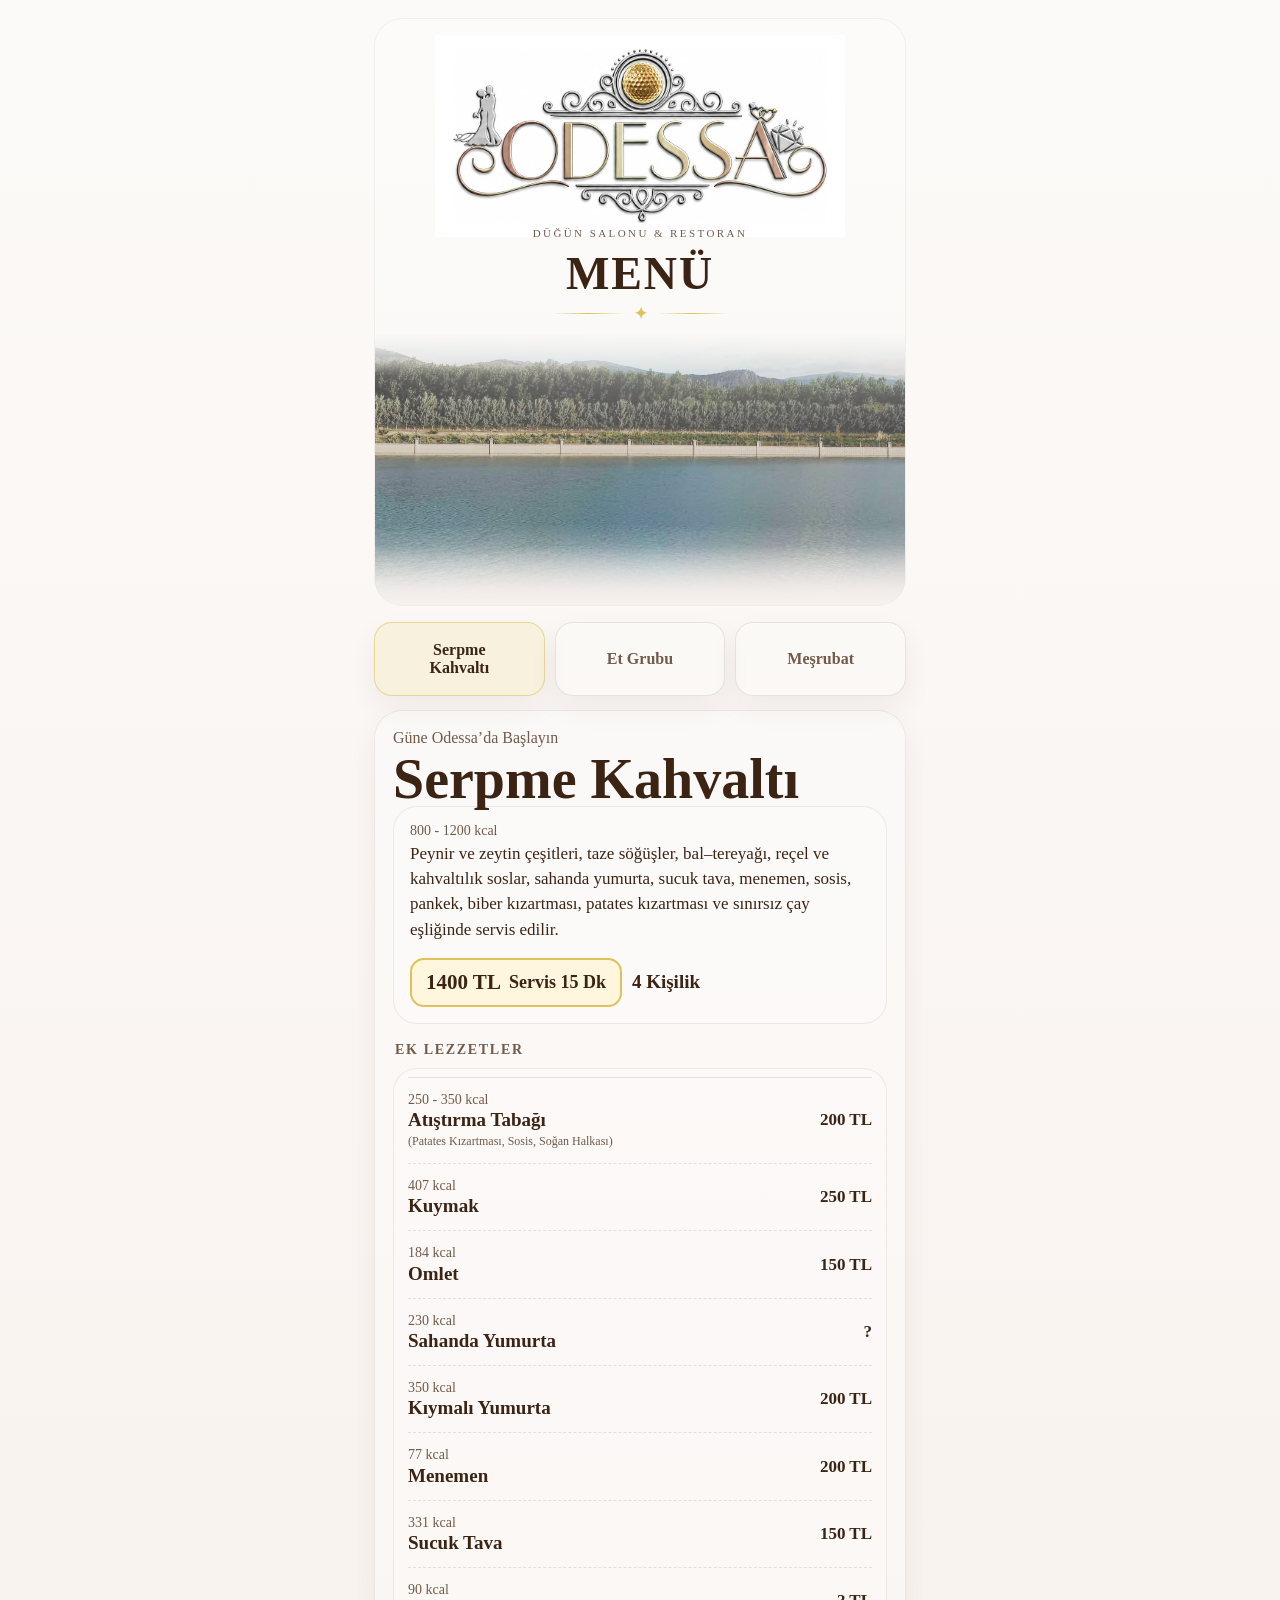
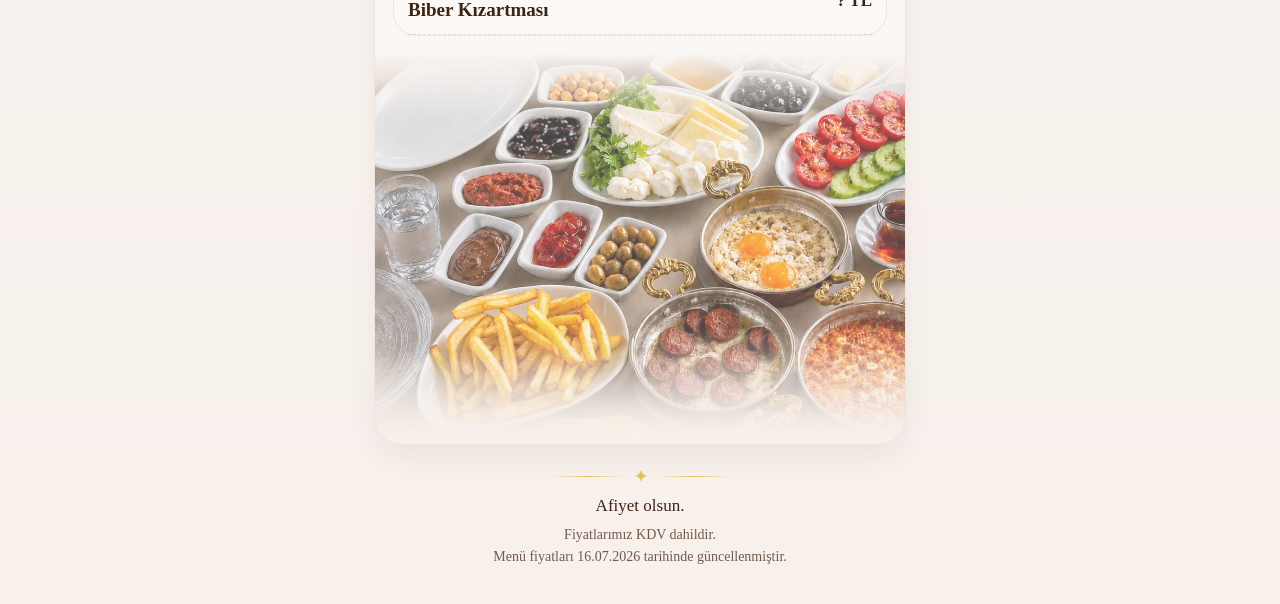
==== commit 45a0ec8f: "Add files via upload" ====
--- a/index.html
+++ b/index.html
@@ -1,512 +1,277 @@
 <!doctype html>
-<html lang="tr" data-theme="dark">
+<html lang="tr">
 <head>
   <meta charset="utf-8" />
   <meta name="viewport" content="width=device-width, initial-scale=1, viewport-fit=cover" />
-  <meta name="theme-color" content="#160d07" />
+  <meta name="theme-color" content="#f7f0eb" />
   <meta name="description" content="Odessa Düğün Salonu & Restoran online menüsü" />
-  <title>Odessa | Online Menü</title>
+  <title>Odessa | Menü</title>
   <style>
     :root {
       --bej: #f7f0eb;
+      --bej-2: #fbf7f3;
       --brown: #3c2415;
+      --brown-soft: #725b4b;
       --gold: #dfc259;
-      --bg: #160d07;
-      --bg-soft: #22140d;
-      --panel: rgba(247, 240, 235, 0.06);
-      --panel-strong: rgba(247, 240, 235, 0.1);
-      --text: #f7f0eb;
-      --text-soft: rgba(247, 240, 235, 0.72);
-      --line: rgba(223, 194, 89, 0.26);
-      --shadow: 0 20px 40px rgba(0,0,0,.22);
-      --toggle-track: rgba(247, 240, 235, 0.1);
-    }
-
-    html[data-theme="light"] {
-      --bg: var(--bej);
-      --bg-soft: #fffaf6;
-      --panel: rgba(60, 36, 21, 0.05);
-      --panel-strong: rgba(60, 36, 21, 0.08);
-      --text: var(--brown);
-      --text-soft: rgba(60, 36, 21, 0.72);
       --line: rgba(60, 36, 21, 0.12);
-      --shadow: 0 16px 36px rgba(60, 36, 21, .08);
-      --toggle-track: rgba(60, 36, 21, 0.1);
-    }
-
+      --line-2: rgba(223, 194, 89, 0.55);
+      --card: rgba(255,255,255,0.42);
+      --shadow: 0 12px 30px rgba(60,36,21,.06);
+      --notice: #f4d772;
+    }
     * { box-sizing: border-box; }
     html, body { margin: 0; padding: 0; }
     body {
       font-family: Georgia, "Times New Roman", serif;
-      background:
-        radial-gradient(circle at top center, rgba(223,194,89,.16), transparent 32%),
-        linear-gradient(180deg, var(--bg-soft) 0%, var(--bg) 18%, var(--bg) 100%);
-      color: var(--text);
-      min-height: 100vh;
+      background: linear-gradient(180deg, #fcfaf8 0%, var(--bej) 100%);
+      color: var(--brown);
       -webkit-font-smoothing: antialiased;
       text-rendering: optimizeLegibility;
     }
-
     .page-shell {
-      width: min(100%, 520px);
+      width: min(100%, 560px);
       margin: 0 auto;
-      padding: 18px 16px 28px;
-    }
-
+      padding: 18px 14px 28px;
+    }
     .hero {
-      position: relative;
-      padding: 16px 18px 22px;
-      border: 1px solid var(--line);
-      background: linear-gradient(180deg, var(--panel-strong), var(--panel));
+      padding: 16px 18px 0;
+      text-align: center;
+      border: 1px solid rgba(60,36,21,.05);
       border-radius: 28px;
+      background: rgba(255,255,255,.18);
       overflow: hidden;
-      box-shadow: var(--shadow);
-      text-align: center;
-    }
-
-    .hero::before {
-      content: "";
-      position: absolute;
-      inset: auto -10% -60% -10%;
-      height: 200px;
-      background: radial-gradient(circle, rgba(223,194,89,.13), transparent 65%);
-      pointer-events: none;
-    }
-
-    .topbar {
-      display: flex;
-      justify-content: flex-end;
-      margin-bottom: 10px;
-      position: relative;
-      z-index: 2;
-    }
-
-    .theme-toggle {
-      position: relative;
-      width: 128px;
-      height: 34px;
-      border: 1px solid var(--line);
-      border-radius: 999px;
-      background: var(--toggle-track);
-      box-shadow: inset 0 0 0 1px rgba(255,255,255,.03);
-      padding: 0;
-      cursor: pointer;
-      display: flex;
-      align-items: center;
-      justify-content: space-between;
-      color: var(--text);
-      transition: background .25s ease, border-color .25s ease;
-    }
-
-    .theme-toggle-option {
-      position: relative;
-      z-index: 2;
-      width: 50%;
-      display: flex;
-      align-items: center;
-      justify-content: center;
-      gap: 3px;
-      font-size: 8.5px;
-      font-weight: 700;
-      letter-spacing: .01em;
-      color: var(--text-soft);
-      user-select: none;
-    }
-
-    .theme-toggle-option b { font-size: 9px; line-height: 1; }
-
-    .theme-toggle-thumb {
-      position: absolute;
-      top: 3px;
-      left: 3px;
-      width: calc(50% - 4px);
-      height: 28px;
-      border-radius: 999px;
-      background: linear-gradient(180deg, var(--gold), #c29d34);
-      box-shadow: 0 5px 14px rgba(0,0,0,.2);
-      transition: transform .25s ease;
-    }
-
-    html[data-theme="light"] .theme-toggle-thumb {
-      transform: translateX(62px);
-    }
-
-    html[data-theme="dark"] .theme-toggle-dark,
-    html[data-theme="light"] .theme-toggle-light {
-      color: #2d1a0f;
-    }
-
+    }
     .brand-logo {
-      width: 286px;
-      max-width: 92%;
+      display: block;
+      width: min(410px, 100%);
+      margin: 0 auto -10px;
       height: auto;
-      display: block;
-      margin: 2px auto 10px;
-      position: relative;
-      z-index: 1;
-      filter: drop-shadow(0 6px 10px rgba(0,0,0,.12));
-    }
-
+    }
     .eyebrow {
-      margin: 0;
+      margin: -4px 0 0;
+      color: var(--brown-soft);
       font-size: 11px;
-      letter-spacing: .24em;
-      color: var(--text-soft);
-    }
-
+      letter-spacing: .22em;
+    }
     h1 {
-      margin: 10px 0 8px;
-      font-size: clamp(30px, 8vw, 44px);
-      color: var(--gold);
-      letter-spacing: .07em;
-    }
-
+      margin: 8px 0 4px;
+      font-size: clamp(30px, 8vw, 46px);
+      color: var(--brown);
+      letter-spacing: .04em;
+    }
     .ornament {
       display: flex;
       align-items: center;
       justify-content: center;
-      gap: 12px;
+      gap: 10px;
       color: var(--gold);
-      margin-top: 4px;
-    }
-
+    }
     .ornament span {
-      display: block;
-      width: 64px;
+      width: 72px;
       height: 1px;
       background: linear-gradient(90deg, transparent, var(--gold), transparent);
-      opacity: .8;
-    }
+      display: block;
+    }
+
+    .photo-fade {
+      position: relative;
+      overflow: hidden;
+      isolation: isolate;
+      pointer-events: none;
+    }
+    .photo-fade img {
+      display: block;
+      width: 100%;
+      height: 100%;
+      object-fit: cover;
+    }
+    .photo-fade::after {
+      content: "";
+      position: absolute;
+      inset: 0;
+      z-index: 1;
+      background: linear-gradient(to bottom, rgba(247,240,235,.2) 0%, rgba(247,240,235,0) 20%, rgba(247,240,235,0) 70%, rgba(247,240,235,.96) 100%);
+    }
+    .hero-photo {
+      height: clamp(190px, 51vw, 270px);
+      margin: 12px -18px 0;
+    }
+    .hero-photo img {
+      object-position: center 57%;
+      opacity: .82;
+      -webkit-mask-image: linear-gradient(to bottom, transparent 0%, #000 15%, #000 78%, transparent 100%);
+      mask-image: linear-gradient(to bottom, transparent 0%, #000 15%, #000 78%, transparent 100%);
+    }
+    .section-photo {
+      height: clamp(270px, 76vw, 390px);
+      margin: 18px -18px -18px;
+      border-radius: 0 0 28px 28px;
+    }
+    .section-photo img {
+      opacity: .72;
+      -webkit-mask-image: linear-gradient(to bottom, transparent 0%, #000 16%, #000 76%, transparent 100%);
+      mask-image: linear-gradient(to bottom, transparent 0%, #000 16%, #000 76%, transparent 100%);
+    }
+    .breakfast-photo img { object-position: center 48%; }
+    .meat-photo img { object-position: center 54%; opacity: .68; }
 
     .tabs-wrap { margin: 16px 0 14px; }
-    .tabs {
-      display: grid;
-      grid-template-columns: repeat(3, minmax(0, 1fr));
-      gap: 8px;
-    }
-
+    .tabs { display: grid; grid-template-columns: repeat(3, 1fr); gap: 10px; }
     .tab {
-      border: 1px solid var(--line);
-      border-radius: 14px;
-      padding: 12px 10px;
-      background: var(--panel);
-      color: var(--text);
+      border: 1px solid rgba(60,36,21,.1);
+      background: rgba(255,255,255,.24);
+      color: var(--brown-soft);
+      border-radius: 18px;
+      padding: 14px 10px;
+      min-height: 74px;
       font: inherit;
-      font-size: 14px;
+      font-size: 16px;
       font-weight: 700;
-      line-height: 1.2;
-      min-height: 58px;
+      line-height: 1.08;
       cursor: pointer;
-      transition: transform .2s ease, background .2s ease, border-color .2s ease;
-    }
-
+      box-shadow: var(--shadow);
+    }
     .tab.is-active {
-      background: linear-gradient(180deg, rgba(223,194,89,.22), rgba(223,194,89,.12));
-      border-color: rgba(223,194,89,.55);
-      color: var(--gold);
-    }
-
-    html[data-theme="light"] .tab.is-active { color: var(--brown); }
-
+      border-color: var(--line-2);
+      background: #f7f1de;
+      color: var(--brown);
+    }
     .menu-panel {
       display: none;
-      border: 1px solid var(--line);
+      border: 1px solid rgba(60,36,21,.08);
+      border-radius: 28px;
+      padding: 18px;
+      background: rgba(255,255,255,.32);
+      box-shadow: var(--shadow);
+    }
+    .menu-panel.is-active { display: block; }
+    .section-kicker { margin: 0 0 6px; color: var(--brown-soft); font-size: 16px; }
+    .section-heading h2 { margin: 0; font-size: clamp(36px, 9vw, 56px); line-height: .95; }
+    .card {
+      border: 1px solid rgba(60,36,21,.08);
       border-radius: 24px;
-      padding: 18px;
-      background: linear-gradient(180deg, var(--panel-strong), var(--panel));
-      box-shadow: var(--shadow);
-    }
-
-    .menu-panel.is-active { display: block; }
-
-    .section-heading { margin-bottom: 16px; }
-    .section-kicker {
-      margin: 0 0 6px;
-      color: var(--text-soft);
+      background: rgba(255,255,255,.22);
+      padding: 16px;
+    }
+    .kcal {
+      display: block;
+      margin: 0 0 3px;
+      color: var(--brown-soft);
       font-size: 14px;
-      letter-spacing: .03em;
-    }
-    .section-heading h2 {
+      line-height: 1.1;
+    }
+    .featured-card p, .special-card p {
       margin: 0;
-      font-size: 34px;
-      color: var(--gold);
-    }
-
-    html[data-theme="light"] .section-heading h2 { color: var(--brown); }
-
-    .featured-card,
-    .special-card,
-    .list-card {
-      border: 1px solid var(--line);
-      border-radius: 20px;
-      padding: 16px;
-      background: rgba(255,255,255,.02);
-    }
-
-    .featured-topline {
-      display: flex;
-      justify-content: space-between;
-      align-items: center;
-      gap: 12px;
-      margin-bottom: 12px;
-      font-size: 13px;
-      color: var(--text-soft);
-      text-transform: uppercase;
-      letter-spacing: .08em;
-    }
-
-    .featured-topline strong,
-    .special-price strong {
-      color: var(--gold);
-      font-size: 24px;
-      line-height: 1;
-      white-space: nowrap;
-      font-variant-numeric: tabular-nums;
-    }
-
-    html[data-theme="light"] .featured-topline strong,
-    html[data-theme="light"] .special-price strong { color: var(--brown); }
-
-    .featured-card p,
-    .special-card p {
-      margin: 0;
-      line-height: 1.58;
+      line-height: 1.48;
       font-size: 17px;
-      color: var(--text);
-    }
-
-    .meta-pills {
-      display: grid;
-      gap: 10px;
-      margin-top: 16px;
-    }
-
-    .meta-pill {
-      display: flex;
-      align-items: center;
-      justify-content: space-between;
-      gap: 12px;
-      padding: 12px 14px;
-      border-radius: 16px;
-      background: var(--panel);
-      border: 1px solid var(--line);
-    }
-
-    .meta-pill-left {
-      display: flex;
-      align-items: center;
-      gap: 12px;
-      min-width: 0;
-    }
-
-    .icon-wrap {
-      width: 38px;
-      height: 38px;
-      border-radius: 50%;
-      display: grid;
-      place-items: center;
-      background: rgba(223,194,89,.12);
-      color: var(--gold);
-      flex: 0 0 auto;
-    }
-
-    html[data-theme="light"] .icon-wrap { color: var(--brown); background: rgba(223,194,89,.18); }
-
-    .icon-wrap svg { width: 20px; height: 20px; }
-    .meta-pill h3 { margin: 0; font-size: 17px; color: var(--text); }
-    .meta-pill small { color: var(--text-soft); display:block; margin-top: 2px; }
-    .meta-pill strong { color: var(--gold); font-size: 18px; white-space: nowrap; }
-    html[data-theme="light"] .meta-pill strong { color: var(--brown); }
-
+      color: var(--brown);
+    }
+    .featured-header h3 { margin: 0 0 8px; font-size: 29px; line-height: 1.05; }
+    .breakfast-meta {
+      display: flex; flex-wrap: wrap; align-items: center; gap: 10px; margin-top: 16px;
+    }
+    .price-pill {
+      display: inline-flex; align-items: center; gap: 8px; padding: 10px 14px;
+      border-radius: 14px; border: 2px solid var(--gold); background: #fff7dd;
+      font-size: 18px; font-weight: 700;
+    }
+    .price-pill strong { font-size: 21px; }
+    .guest-pill { font-size: 19px; font-weight: 700; color: var(--brown); }
     .subsection-title {
-      margin: 22px 2px 10px;
-      color: var(--text-soft);
+      margin: 18px 2px 10px;
+      color: var(--brown-soft);
       font-size: 14px;
       text-transform: uppercase;
       letter-spacing: .12em;
     }
-
+    .list-card { padding: 8px 14px 0; }
+    .list { width: 100%; border-top: 1px solid var(--line); }
+    .row {
+      display: grid; grid-template-columns: minmax(0,1fr) auto; gap: 12px;
+      align-items: center; padding: 14px 0; border-bottom: 1px dashed var(--line);
+    }
+    .row .name strong { display: block; font-size: 19px; line-height: 1.05; }
+    .row .name small { display: block; color: var(--brown-soft); font-size: 12px; line-height: 1.25; margin-top: 4px; }
+    .row .price { white-space: nowrap; font-size: 17px; font-weight: 700; }
     .special-card {
+      display: grid; grid-template-columns: minmax(0,1fr) auto; gap: 12px;
+      align-items: start;
+    }
+    .badge {
+      display: inline-flex; align-items: center; padding: 8px 14px; border-radius: 999px;
+      border: 1px solid var(--line-2); background: #f7f1de; font-size: 17px; font-weight: 700;
+      margin-bottom: 10px;
+    }
+    .special-card h3 { margin: 0 0 8px; font-size: 28px; line-height: 1.0; }
+    .special-price { text-align: right; min-width: 118px; }
+    .special-price small { display: block; color: var(--brown-soft); font-size: 14px; margin-bottom: 3px; }
+    .special-price strong { font-size: 26px; white-space: nowrap; font-variant-numeric: tabular-nums; }
+    .price-table { padding: 8px 14px 0; }
+    .table { width: 100%; border-top: 1px solid var(--line); }
+    .table-row {
       display: grid;
-      grid-template-columns: minmax(0, 1fr) auto;
-      align-items: flex-start;
-      gap: 12px;
-      margin-bottom: 14px;
-    }
-
-    .special-card > div:first-child {
-      min-width: 0;
-    }
-
-    .badge {
-      display: inline-flex;
+      grid-template-columns: minmax(0, 1.28fr) minmax(82px, .72fr) minmax(114px, .95fr);
+      gap: 10px;
       align-items: center;
-      gap: 6px;
-      padding: 6px 10px;
-      border-radius: 999px;
-      border: 1px solid rgba(223,194,89,.35);
-      background: rgba(223,194,89,.10);
-      color: var(--gold);
-      font-size: 12px;
-      font-weight: 700;
-      letter-spacing: .03em;
-      margin-bottom: 10px;
-    }
-
-    html[data-theme="light"] .badge { color: var(--brown); }
-
-    .special-card h3 {
-      margin: 0 0 8px;
-      font-size: 22px;
-      line-height: 1.08;
-      color: var(--text);
-      white-space: nowrap;
-    }
-    .special-price {
-      text-align: right;
-      min-width: 116px;
-    }
-    .special-price small {
-      display: block;
-      color: var(--text-soft);
-      font-size: 12px;
-      letter-spacing: .08em;
-      margin-bottom: 4px;
-    }
-
-    .price-table,
-    .drink-list,
-    .extra-list {
-      width: 100%;
-      border-top: 1px solid var(--line);
-    }
-
-    .price-table {
-      padding-top: 8px;
-    }
-
-    .price-row,
-    .drink-row,
-    .extra-row {
-      display: grid;
-      grid-template-columns: minmax(0, 1.35fr) minmax(86px, .82fr) minmax(112px, 1fr);
-      gap: 10px;
-      padding: 13px 2px;
+      padding: 14px 0;
       border-bottom: 1px dashed var(--line);
-      align-items: center;
-      font-size: 17px;
-    }
-
-    .extra-row,
+    }
+    .table-head {
+      padding-top: 12px; padding-bottom: 12px; border-bottom-style: solid;
+      color: var(--brown-soft); font-size: 12px; letter-spacing: .14em; text-transform: uppercase;
+    }
+    .table-row .product strong { display: block; font-size: 18px; line-height: 1.06; }
+    .table-row .num { text-align: right; white-space: nowrap; font-size: 16px; font-weight: 700; font-variant-numeric: tabular-nums; }
+    .drink-card { padding: 8px 14px 0; }
     .drink-row {
-      grid-template-columns: minmax(0, 1fr) auto;
-    }
-
-    .price-head {
-      color: var(--text-soft);
-      font-size: 12px;
-      text-transform: uppercase;
-      letter-spacing: .12em;
-      border-bottom-style: solid;
-      padding: 8px 2px 12px;
-    }
-
-    .price-row strong,
-    .drink-row strong,
-    .extra-row strong {
-      font-size: 18px;
-      color: var(--text);
-    }
-
-    .price-row span:nth-child(2),
-    .price-row span:nth-child(3),
-    .drink-row span:last-child,
-    .extra-row span:last-child {
-      text-align: right;
-      font-weight: 700;
-      color: var(--text);
-      white-space: nowrap;
-      font-variant-numeric: tabular-nums;
-      font-size: 16px;
-    }
-
-    .drink-list .subsection-title { margin-top: 0; }
-
-    footer {
-      text-align: center;
-      padding: 22px 14px 10px;
-      color: var(--text-soft);
-    }
-
-    footer p { margin: 12px 0 10px; font-size: 17px; color: var(--text); }
+      display: grid; grid-template-columns: minmax(0, 1fr) auto; gap: 12px;
+      align-items: center; padding: 14px 0; border-bottom: 1px dashed var(--line);
+    }
+    .drink-row .drink-name strong { display: block; font-size: 18px; line-height: 1.03; }
+    .drink-row .drink-price { white-space: nowrap; font-size: 17px; font-weight: 700; }
+    .notices { display: grid; gap: 10px; margin-top: 14px; }
+    .notice {
+      display: flex; gap: 10px; align-items: flex-start; padding: 12px 14px;
+      background: var(--notice); border-radius: 18px; color: var(--brown);
+      font-size: 16px; line-height: 1.36; font-weight: 700;
+    }
+    .notice .icon { font-size: 28px; line-height: 1; }
+    footer { text-align: center; padding: 22px 12px 8px; color: var(--brown-soft); }
+    footer p { margin: 10px 0 8px; color: var(--brown); font-size: 17px; }
     footer small { display: block; line-height: 1.55; font-size: 14px; }
-
     @media (max-width: 430px) {
-      .special-card {
-        grid-template-columns: minmax(0, 1fr) auto;
-        gap: 10px;
-      }
-      .special-card h3 { font-size: 20px; }
-      .special-card p { font-size: 15px; }
-      .special-price { min-width: 104px; }
-      .special-price strong { font-size: 20px; }
-      .price-row {
-        grid-template-columns: minmax(0, 1.18fr) minmax(74px, .72fr) minmax(108px, .95fr);
-        gap: 8px;
-      }
-      .price-row strong { font-size: 17px; }
-      .price-row span:nth-child(2),
-      .price-row span:nth-child(3) { font-size: 15px; }
-    }
-
-    @media (max-width: 380px) {
       .page-shell { padding-inline: 12px; }
-      .hero, .menu-panel { border-radius: 22px; }
-      .theme-toggle { width: 122px; height: 33px; }
-      html[data-theme="light"] .theme-toggle-thumb { transform: translateX(59px); }
-      .theme-toggle-option { font-size: 8px; gap: 2px; }
-      .brand-logo { width: 258px; max-width: 94%; }
-      .section-heading h2 { font-size: 30px; }
-      .featured-card p, .special-card p, .price-row, .drink-row, .extra-row { font-size: 15px; }
-      .special-card h3 { font-size: 18px; }
-      .special-price { min-width: 98px; }
-      .special-price strong { font-size: 18px; }
-      .price-row {
-        grid-template-columns: minmax(0, 1.12fr) minmax(70px, .68fr) minmax(102px, .9fr);
-        gap: 7px;
-      }
-      .price-row strong { font-size: 16px; }
-      .price-row span:nth-child(2),
-      .price-row span:nth-child(3) { font-size: 14px; }
+      .menu-panel, .hero { border-radius: 24px; }
+      .tab { min-height: 68px; font-size: 15px; }
+      .section-heading h2 { font-size: 48px; }
+      .featured-header h3 { font-size: 24px; }
+      .special-card h3 { font-size: 22px; }
+      .featured-card p, .special-card p { font-size: 16px; }
+      .table-row { grid-template-columns: minmax(0, 1.1fr) minmax(74px, .65fr) minmax(104px, .9fr); gap: 8px; }
+      .table-row .product strong { font-size: 16px; }
+      .table-row .num { font-size: 15px; }
+      .row .name strong, .drink-row .drink-name strong { font-size: 17px; }
+      .price-pill { font-size: 17px; }
+      .price-pill strong { font-size: 19px; }
+      .guest-pill { font-size: 18px; }
+      .hero-photo { height: 210px; }
+      .section-photo { height: 300px; border-radius: 0 0 24px 24px; }
     }
   </style>
-  <script>
-    try {
-      document.documentElement.dataset.theme = localStorage.getItem('odessa-theme') === 'light' ? 'light' : 'dark';
-    } catch (error) {
-      document.documentElement.dataset.theme = 'dark';
-    }
-  </script>
 </head>
 <body>
   <div class="page-shell">
     <header class="hero">
-      <div class="topbar">
-        <button class="theme-toggle" type="button" role="switch" aria-checked="false" aria-label="Aydınlık moda geç">
-          <span class="theme-toggle-thumb" aria-hidden="true"></span>
-          <span class="theme-toggle-option theme-toggle-dark" aria-hidden="true"><b>☾</b>Karanlık</span>
-          <span class="theme-toggle-option theme-toggle-light" aria-hidden="true"><b>☀</b>Aydınlık</span>
-        </button>
-      </div>
-      <img class="brand-logo" src="[data-uri]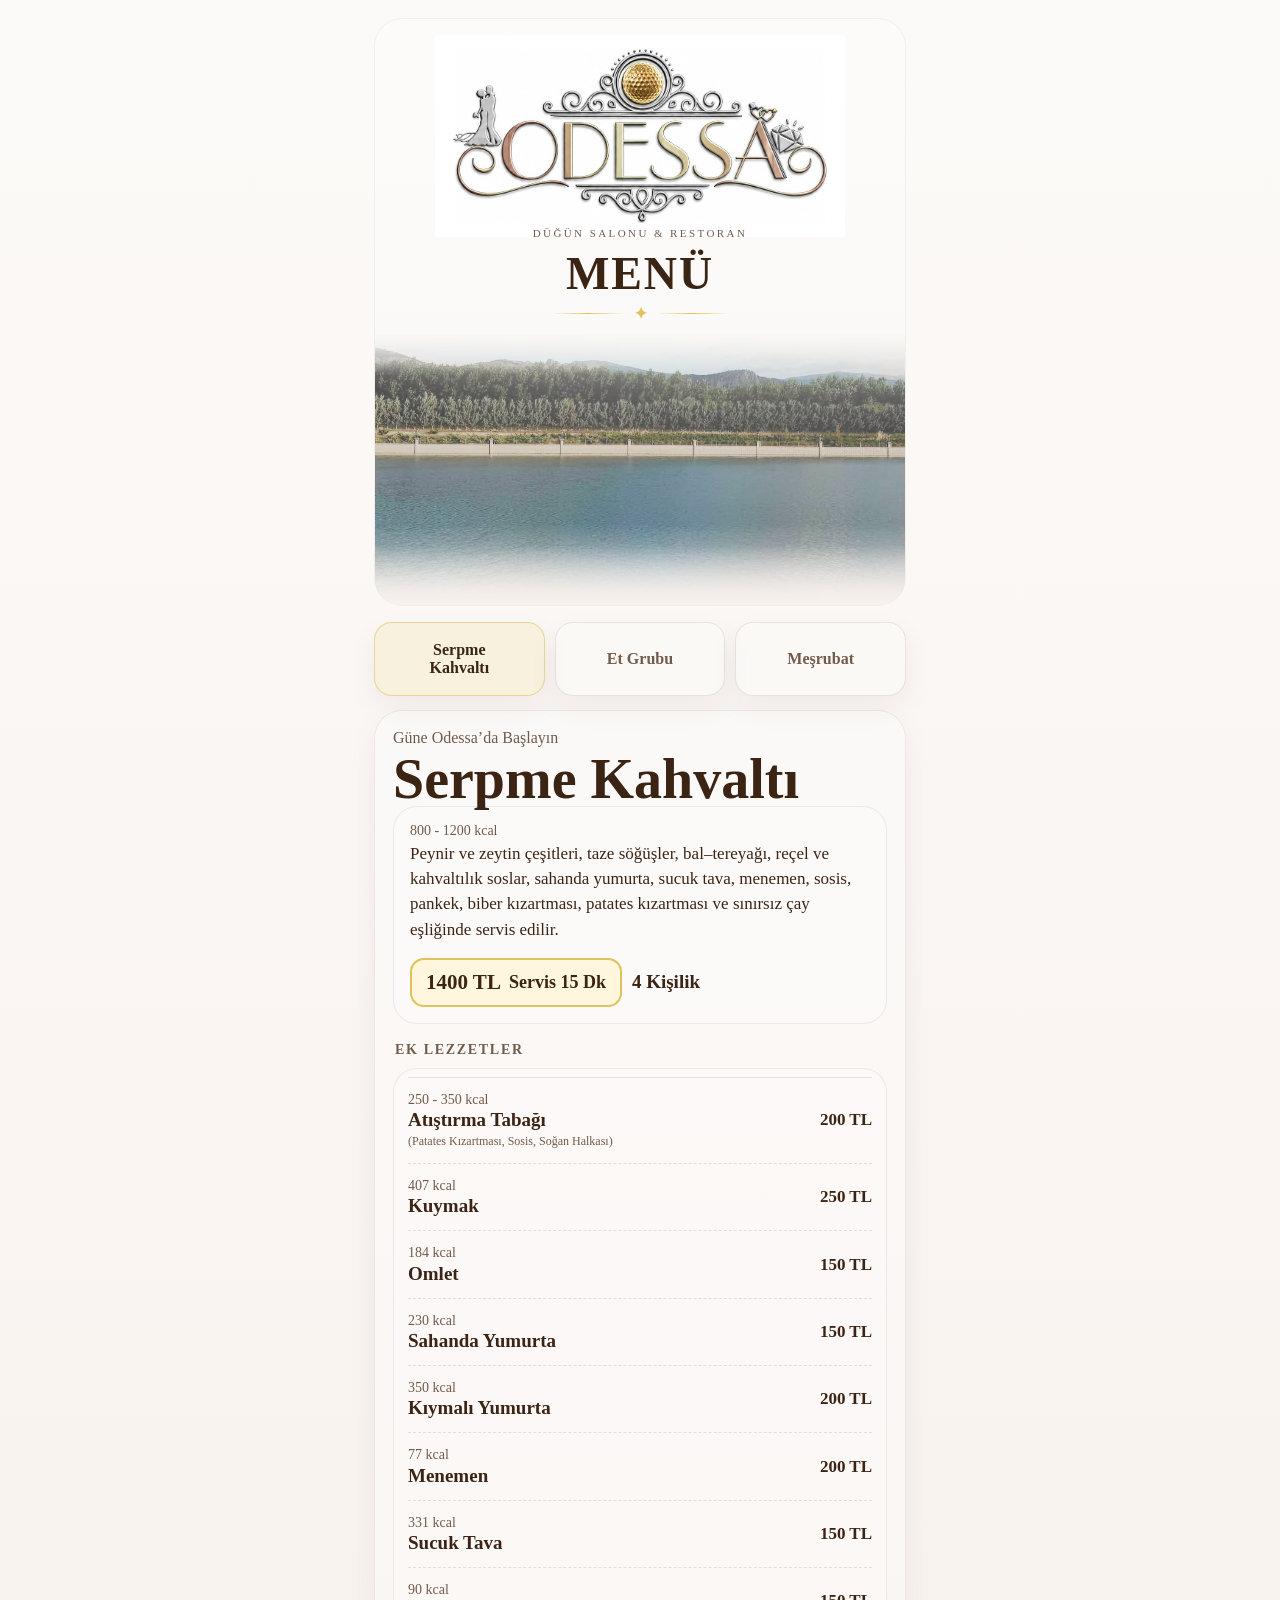
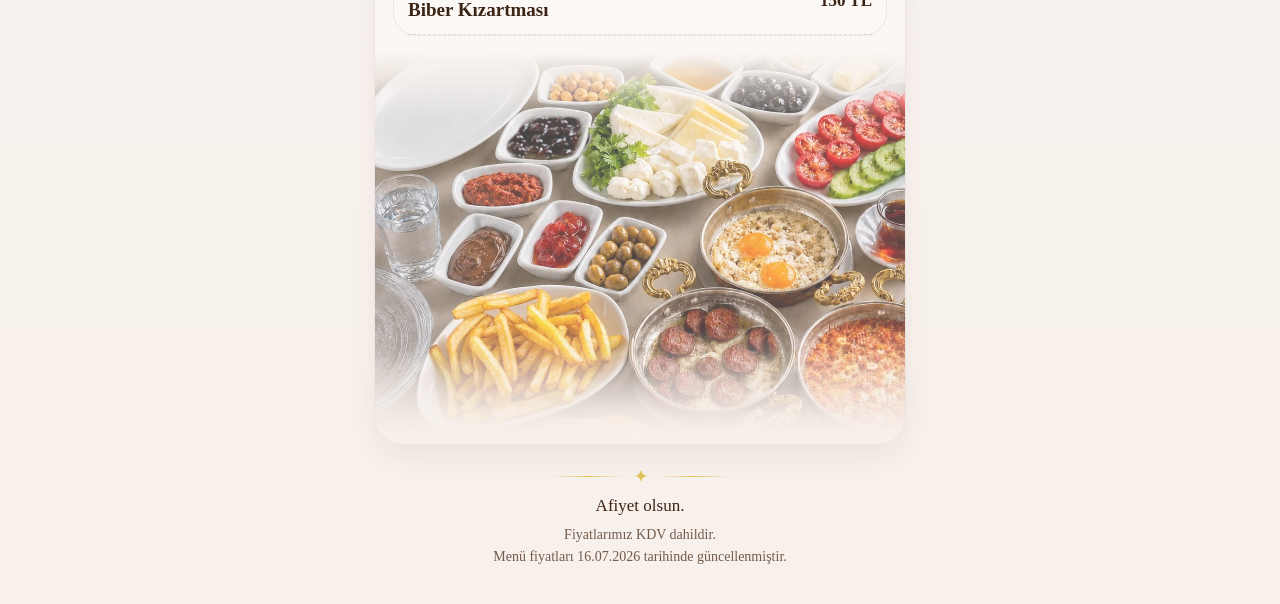
==== commit 41f5ff31: "Update index.html" ====
--- a/index.html
+++ b/index.html
@@ -300,11 +300,11 @@
             <div class="row"><div class="name"><span class="kcal">250 - 350 kcal</span><strong>Atıştırma Tabağı</strong><small>(Patates Kızartması, Sosis, Soğan Halkası)</small></div><div class="price">200 TL</div></div>
             <div class="row"><div class="name"><span class="kcal">407 kcal</span><strong>Kuymak</strong></div><div class="price">250 TL</div></div>
             <div class="row"><div class="name"><span class="kcal">184 kcal</span><strong>Omlet</strong></div><div class="price">150 TL</div></div>
-            <div class="row"><div class="name"><span class="kcal">230 kcal</span><strong>Sahanda Yumurta</strong></div><div class="price">?</div></div>
+            <div class="row"><div class="name"><span class="kcal">230 kcal</span><strong>Sahanda Yumurta</strong></div><div class="price">150 TL</div></div>
             <div class="row"><div class="name"><span class="kcal">350 kcal</span><strong>Kıymalı Yumurta</strong></div><div class="price">200 TL</div></div>
             <div class="row"><div class="name"><span class="kcal">77 kcal</span><strong>Menemen</strong></div><div class="price">200 TL</div></div>
             <div class="row"><div class="name"><span class="kcal">331 kcal</span><strong>Sucuk Tava</strong></div><div class="price">150 TL</div></div>
-            <div class="row"><div class="name"><span class="kcal">90 kcal</span><strong>Biber Kızartması</strong></div><div class="price">? TL</div></div>
+            <div class="row"><div class="name"><span class="kcal">90 kcal</span><strong>Biber Kızartması</strong></div><div class="price">150 TL</div></div>
           </div>
         </article>
         <div class="photo-fade section-photo breakfast-photo" aria-hidden="true"><img src="[data-uri]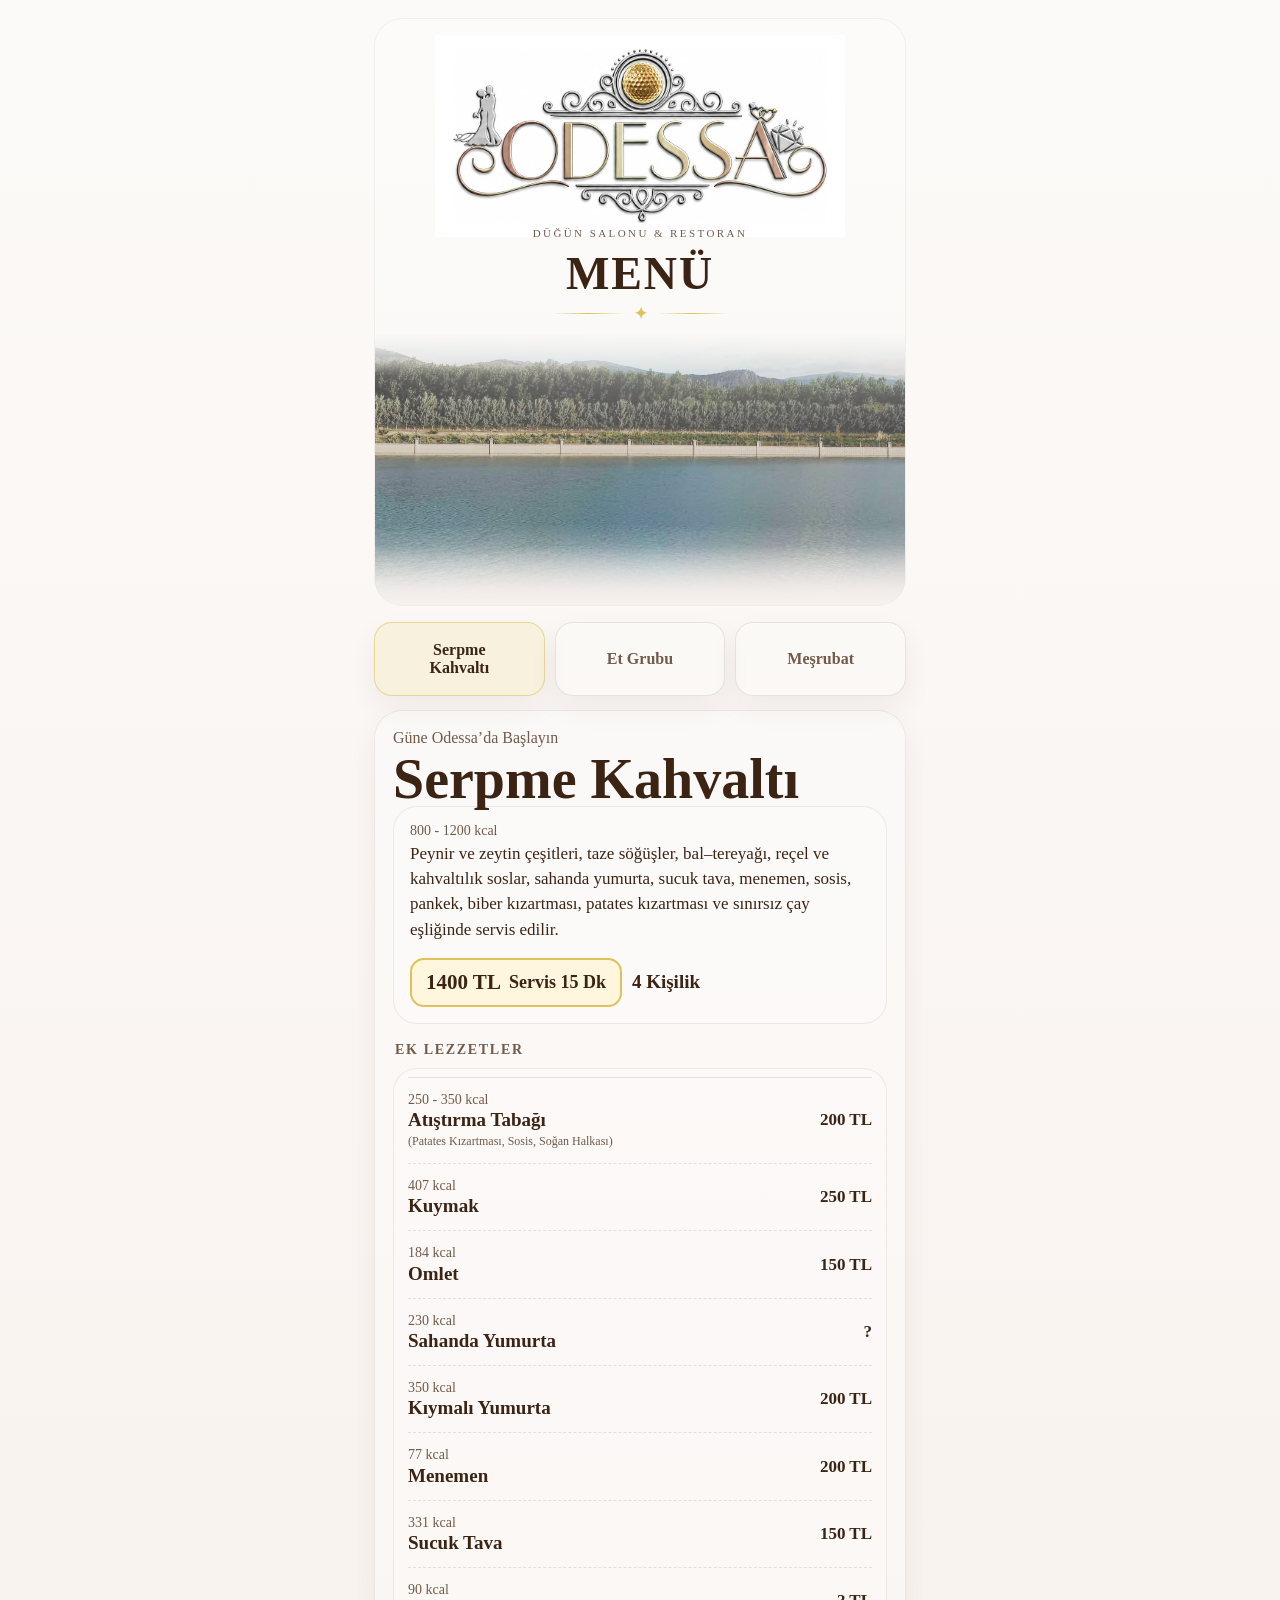
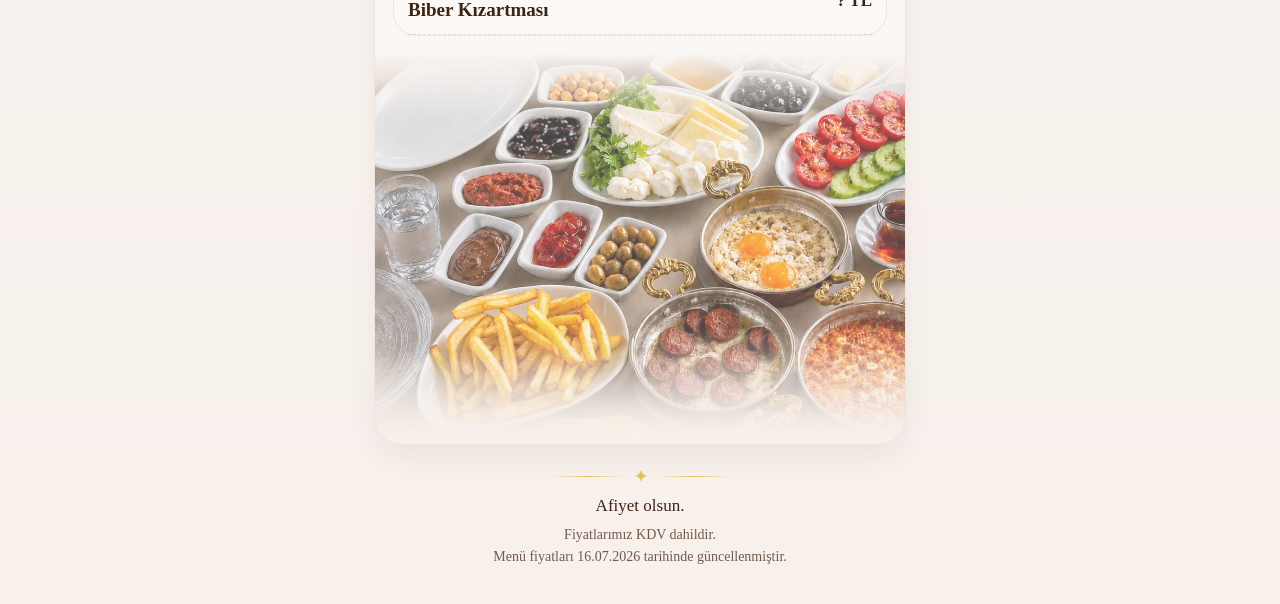
==== commit 6b1a3caf: "Add files via upload" ====
--- a/index.html
+++ b/index.html
@@ -300,11 +300,11 @@
             <div class="row"><div class="name"><span class="kcal">250 - 350 kcal</span><strong>Atıştırma Tabağı</strong><small>(Patates Kızartması, Sosis, Soğan Halkası)</small></div><div class="price">200 TL</div></div>
             <div class="row"><div class="name"><span class="kcal">407 kcal</span><strong>Kuymak</strong></div><div class="price">250 TL</div></div>
             <div class="row"><div class="name"><span class="kcal">184 kcal</span><strong>Omlet</strong></div><div class="price">150 TL</div></div>
-            <div class="row"><div class="name"><span class="kcal">230 kcal</span><strong>Sahanda Yumurta</strong></div><div class="price">150 TL</div></div>
+            <div class="row"><div class="name"><span class="kcal">230 kcal</span><strong>Sahanda Yumurta</strong></div><div class="price">?</div></div>
             <div class="row"><div class="name"><span class="kcal">350 kcal</span><strong>Kıymalı Yumurta</strong></div><div class="price">200 TL</div></div>
             <div class="row"><div class="name"><span class="kcal">77 kcal</span><strong>Menemen</strong></div><div class="price">200 TL</div></div>
             <div class="row"><div class="name"><span class="kcal">331 kcal</span><strong>Sucuk Tava</strong></div><div class="price">150 TL</div></div>
-            <div class="row"><div class="name"><span class="kcal">90 kcal</span><strong>Biber Kızartması</strong></div><div class="price">150 TL</div></div>
+            <div class="row"><div class="name"><span class="kcal">90 kcal</span><strong>Biber Kızartması</strong></div><div class="price">? TL</div></div>
           </div>
         </article>
         <div class="photo-fade section-photo breakfast-photo" aria-hidden="true"><img src="[data-uri]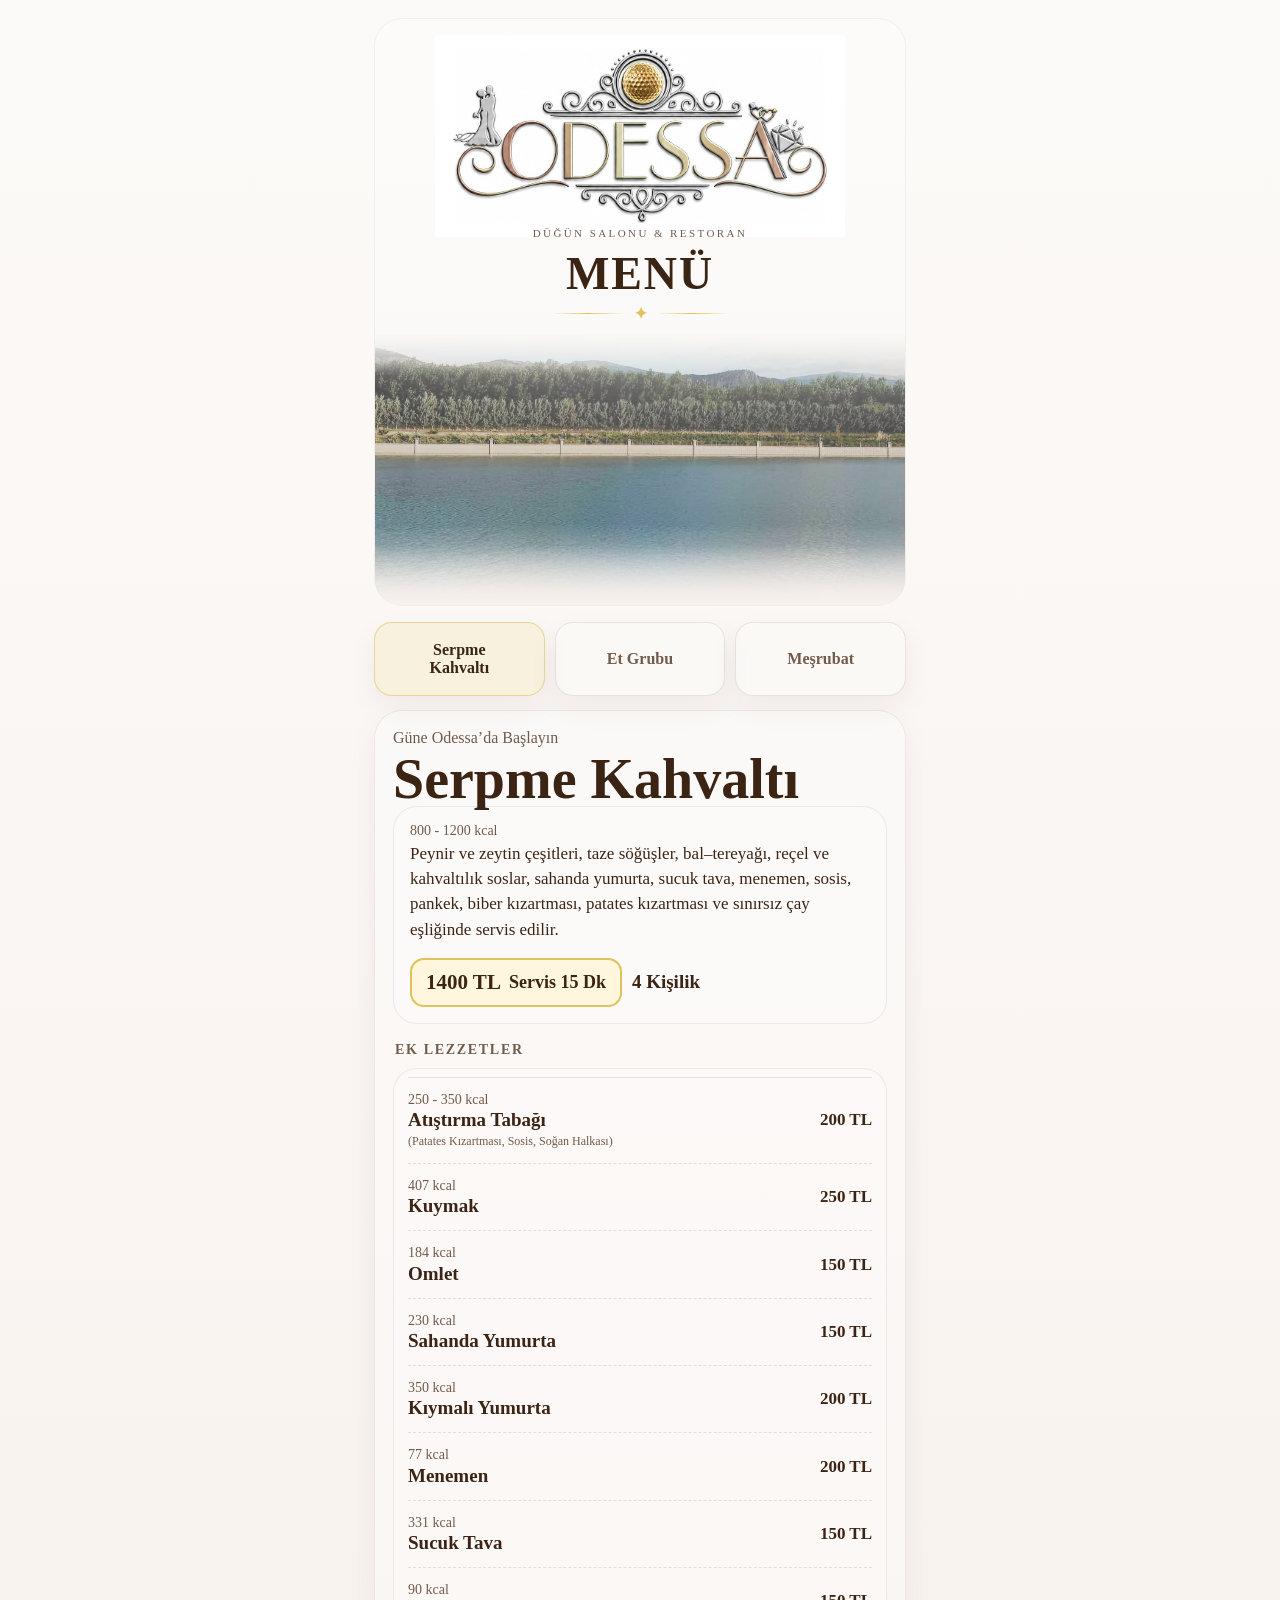
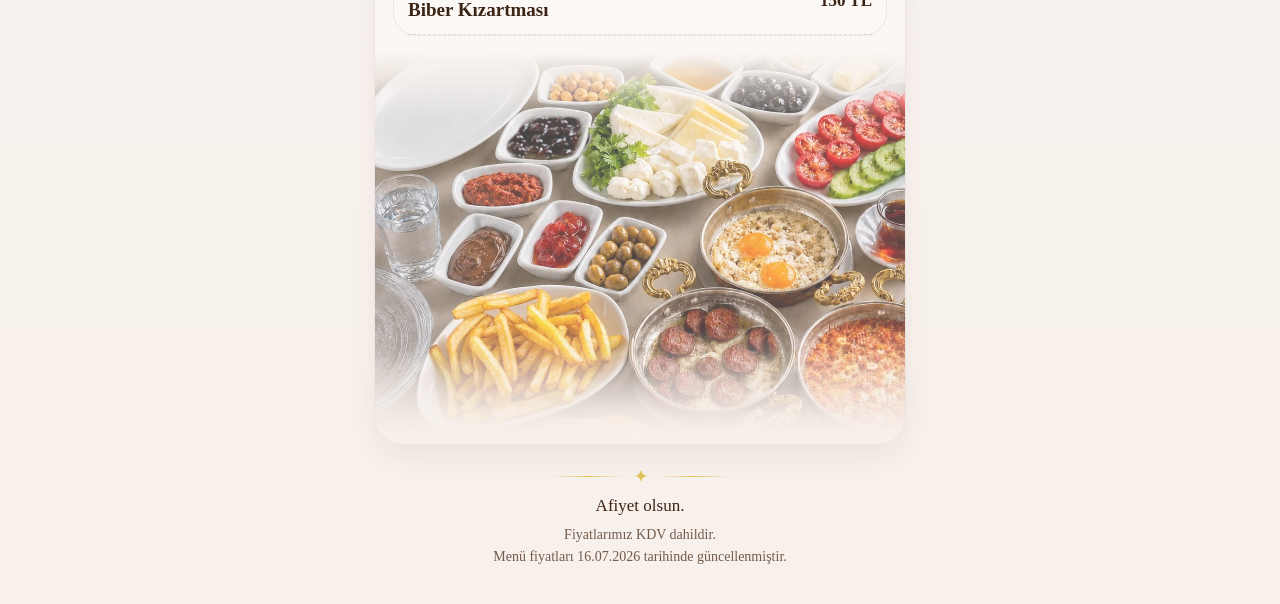
